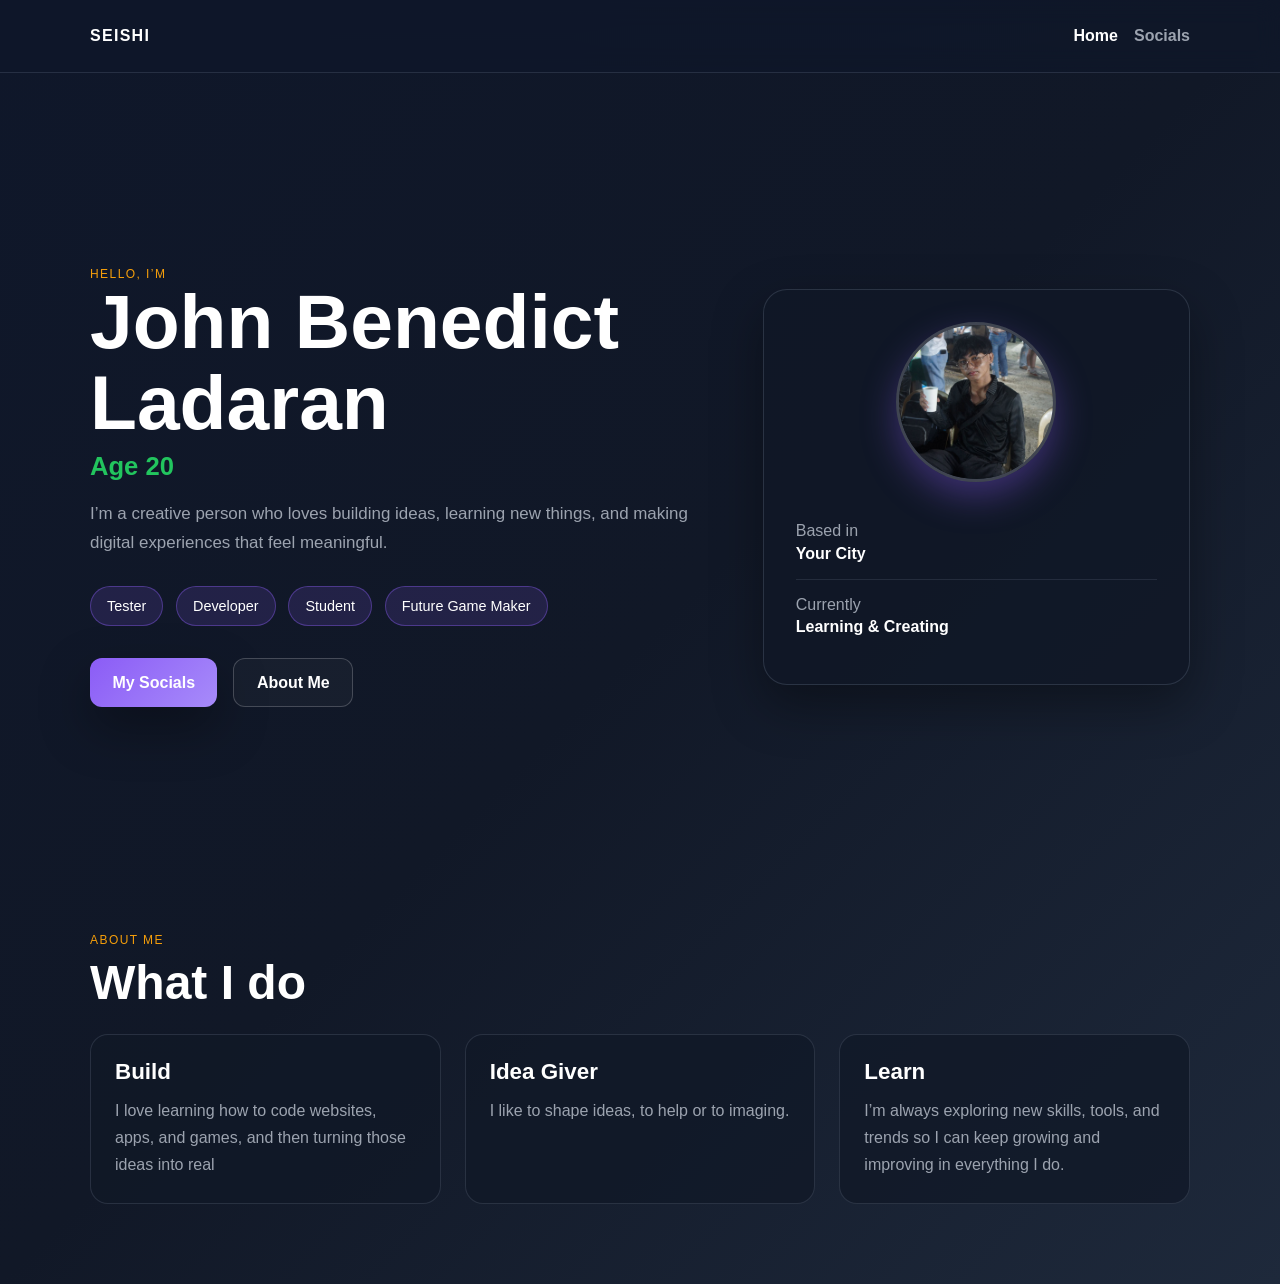
==== index.html @ 8cf45632 "Add files via upload" ====
<!DOCTYPE html>
<html lang="en">
  <head>
    <meta charset="UTF-8" />
    <meta name="viewport" content="width=device-width, initial-scale=1.0" />
    <title>Your Name | Personal Page</title>
    <link rel="stylesheet" href="styles.css" />
  </head>
  <body>
    <header class="site-header">
      <nav class="nav container">
        <div class="brand">SEISHI</div>
        <div class="nav-links">
          <a href="index.html" class="active">Home</a>
          <a href="socials.html">Socials</a>
        </div>
      </nav>
    </header>

    <main class="container hero">
      <section class="hero-copy">
        <p class="eyebrow">Hello, I’m</p>
        <h1>John Benedict Ladaran</h1>
        <h2>Age 20</h2>
        <p class="tagline">
          I’m a creative person who loves building ideas, learning new things,
          and making digital experiences that feel meaningful.
        </p>

        <div class="pill-list">
          <span>Tester</span>
          <span>Developer</span>
          <span>Student</span>
          <span>Future Game Maker</span>
        </div>

        <div class="actions">
          <a class="button primary" href="socials.html">My Socials</a>
          <a class="button secondary" href="#about">About Me</a>
        </div>
      </section>

      <aside class="hero-card">
        <img class="profile-image" src="profilePic.png" alt="John Benedict Ladaran" />
        <div class="mini-info">
          <p>Based in</p>
          <strong>Your City</strong>
        </div>
        <div class="mini-info">
          <p>Currently</p>
          <strong>Learning & Creating</strong>
        </div>
      </aside>
    </main>

    <section id="about" class="container about">
      <div class="section-heading">
        <p class="eyebrow">About me</p>
        <h3>What I do</h3>
      </div>

      <div class="card-grid">
        <article class="info-card">
          <h4>Build</h4>
          <p>
            I love learning how to code websites, apps, and games, and then 
            turning those ideas into real
          </p>
        </article>

        <article class="info-card">
          <h4>Idea Giver</h4>
          <p>
            I like to shape ideas, to help or to imaging.
          </p>
        </article>

        <article class="info-card">
          <h4>Learn</h4>
          <p>
            I’m always exploring new skills, tools, and trends so I can keep
            growing and improving in everything I do.
          </p>
        </article>
      </div>
    </section>
  </body>
</html>
---- styles.css ----
:root {
  --bg: #0f172a;
  --bg-soft: #111827;
  --panel: rgba(15, 23, 42, 0.75);
  --panel-alt: #1f2937;
  --primary: #8b5cf6;
  --secondary: #22c55e;
  --accent: #f59e0b;
  --text: #e5e7eb;
  --muted: #9ca3af;
  --white: #ffffff;
  --shadow: 0 20px 50px rgba(0, 0, 0, 0.35);
}

* {
  box-sizing: border-box;
}

html {
  scroll-behavior: smooth;
}

body {
  margin: 0;
  font-family: Arial, Helvetica, sans-serif;
  background: linear-gradient(135deg, #0f172a 0%, #111827 50%, #1e293b 100%);
  color: var(--text);
}

img {
  max-width: 100%;
  display: block;
}

.container {
  width: min(1100px, calc(100% - 2rem));
  margin: 0 auto;
}

.site-header {
  position: sticky;
  top: 0;
  z-index: 10;
  backdrop-filter: blur(12px);
  background: rgba(15, 23, 42, 0.7);
  border-bottom: 1px solid rgba(148, 163, 184, 0.18);
}

.nav {
  display: flex;
  align-items: center;
  justify-content: space-between;
  min-height: 72px;
}

.brand {
  font-weight: 700;
  letter-spacing: 0.08em;
  text-transform: uppercase;
  color: var(--white);
}

.nav-links {
  display: flex;
  gap: 1rem;
}

.nav-links a {
  color: var(--muted);
  text-decoration: none;
  font-weight: 600;
  transition: color 0.2s ease;
}

.nav-links a:hover,
.nav-links a.active {
  color: var(--white);
}

.hero {
  display: grid;
  grid-template-columns: 1.2fr 0.8fr;
  align-items: center;
  gap: 2rem;
  min-height: calc(100vh - 72px);
  padding: 3rem 0;
}

.hero-copy h1,
.socials-header h1 {
  margin: 0;
  font-size: clamp(2.8rem, 6vw, 5rem);
  line-height: 1.05;
  color: var(--white);
}

.hero-copy h2 {
  margin: 0.6rem 0 1.2rem;
  font-size: clamp(1.5rem, 2vw, 2.2rem);
  color: var(--secondary);
}

.eyebrow {
  margin: 0;
  text-transform: uppercase;
  letter-spacing: 0.12em;
  font-size: 0.75rem;
  color: var(--accent);
}

.tagline {
  max-width: 620px;
  margin: 1rem 0 1.75rem;
  font-size: 1.06rem;
  line-height: 1.7;
  color: var(--muted);
}

.pill-list {
  display: flex;
  flex-wrap: wrap;
  gap: 0.8rem;
  margin-bottom: 2rem;
}

.pill-list span {
  padding: 0.7rem 1rem;
  background: rgba(139, 92, 246, 0.15);
  border: 1px solid rgba(139, 92, 246, 0.4);
  color: var(--white);
  border-radius: 999px;
  font-size: 0.9rem;
}

.actions {
  display: flex;
  flex-wrap: wrap;
  gap: 1rem;
}

.button {
  display: inline-flex;
  align-items: center;
  justify-content: center;
  padding: 0.9rem 1.4rem;
  border-radius: 12px;
  text-decoration: none;
  font-weight: 700;
  transition: transform 0.2s ease, box-shadow 0.2s ease;
}

.button:hover {
  transform: translateY(-2px);
}

.button.primary {
  background: linear-gradient(135deg, var(--primary), #a78bfa);
  color: var(--white);
  box-shadow: var(--shadow);
}

.button.secondary {
  border: 1px solid rgba(255, 255, 255, 0.2);
  color: var(--white);
  background: rgba(255, 255, 255, 0.03);
}

.hero-card {
  padding: 2rem;
  border-radius: 24px;
  background: rgba(17, 24, 39, 0.82);
  border: 1px solid rgba(148, 163, 184, 0.2);
  box-shadow: var(--shadow);
}

.profile-image {
  width: 160px;
  height: 160px;
  border-radius: 50%;
  object-fit: cover;
  display: block;
  margin: 0 auto 1.5rem;
  border: 3px solid rgba(255, 255, 255, 0.2);
  box-shadow: 0 15px 35px rgba(139, 92, 246, 0.35);
}

.mini-info {
  padding: 1rem 0;
  border-bottom: 1px solid rgba(148, 163, 184, 0.15);
}

.mini-info:last-child {
  border-bottom: none;
}

.mini-info p {
  margin: 0 0 0.3rem;
  color: var(--muted);
}

.mini-info strong {
  color: var(--white);
  font-size: 1rem;
}

.about {
  padding: 2rem 0 5rem;
}

.section-heading {
  margin-bottom: 1.5rem;
}

.section-heading h3 {
  margin: 0.5rem 0 0;
  font-size: clamp(2rem, 4vw, 3rem);
  color: var(--white);
}

.card-grid {
  display: grid;
  grid-template-columns: repeat(3, minmax(0, 1fr));
  gap: 1.5rem;
}

.info-card {
  padding: 1.5rem;
  background: rgba(17, 24, 39, 0.75);
  border: 1px solid rgba(148, 163, 184, 0.18);
  border-radius: 18px;
}

.info-card h4 {
  margin: 0 0 0.75rem;
  color: var(--white);
  font-size: 1.4rem;
}

.info-card p {
  margin: 0;
  color: var(--muted);
  line-height: 1.7;
}

.socials-page {
  padding: 4rem 0 5rem;
}

.socials-header {
  text-align: center;
  margin-bottom: 2.5rem;
}

.social-grid {
  display: grid;
  grid-template-columns: repeat(2, minmax(0, 1fr));
  gap: 1.5rem;
}

.social-card {
  display: flex;
  align-items: center;
  gap: 1rem;
  padding: 1.4rem 1.5rem;
  text-decoration: none;
  color: var(--white);
  border-radius: 20px;
  background: rgba(17, 24, 39, 0.82);
  border: 1px solid rgba(148, 163, 184, 0.18);
  transition: transform 0.2s ease, border-color 0.2s ease;
}

.social-card:hover {
  transform: translateY(-3px);
  border-color: rgba(255, 255, 255, 0.3);
}

.social-icon {
  width: 58px;
  height: 58px;
  display: grid;
  place-items: center;
  border-radius: 16px;
  font-weight: 700;
  font-size: 1.2rem;
  background: rgba(255, 255, 255, 0.08);
}

.social-card h3 {
  margin: 0 0 0.25rem;
  font-size: 1.2rem;
}

.social-card p {
  margin: 0;
  color: var(--muted);
}

.social-card.instagram .social-icon {
  background: linear-gradient(135deg, #f9a8d4, #a78bfa);
}

.social-card.facebook .social-icon {
  background: linear-gradient(135deg, #3b82f6, #2563eb);
}

.social-card.discord .social-icon {
  background: linear-gradient(135deg, #8b5cf6, #5865f2);
}

.social-card.github .social-icon {
  background: linear-gradient(135deg, #374151, #111827);
}

@media (max-width: 760px) {
  .hero,
  .card-grid,
  .social-grid {
    grid-template-columns: 1fr;
  }

  .hero {
    padding-top: 2rem;
  }

  .nav {
    flex-direction: column;
    justify-content: center;
    gap: 0.75rem;
    padding: 1rem 0;
  }

  .nav-links {
    gap: 1.25rem;
  }
}
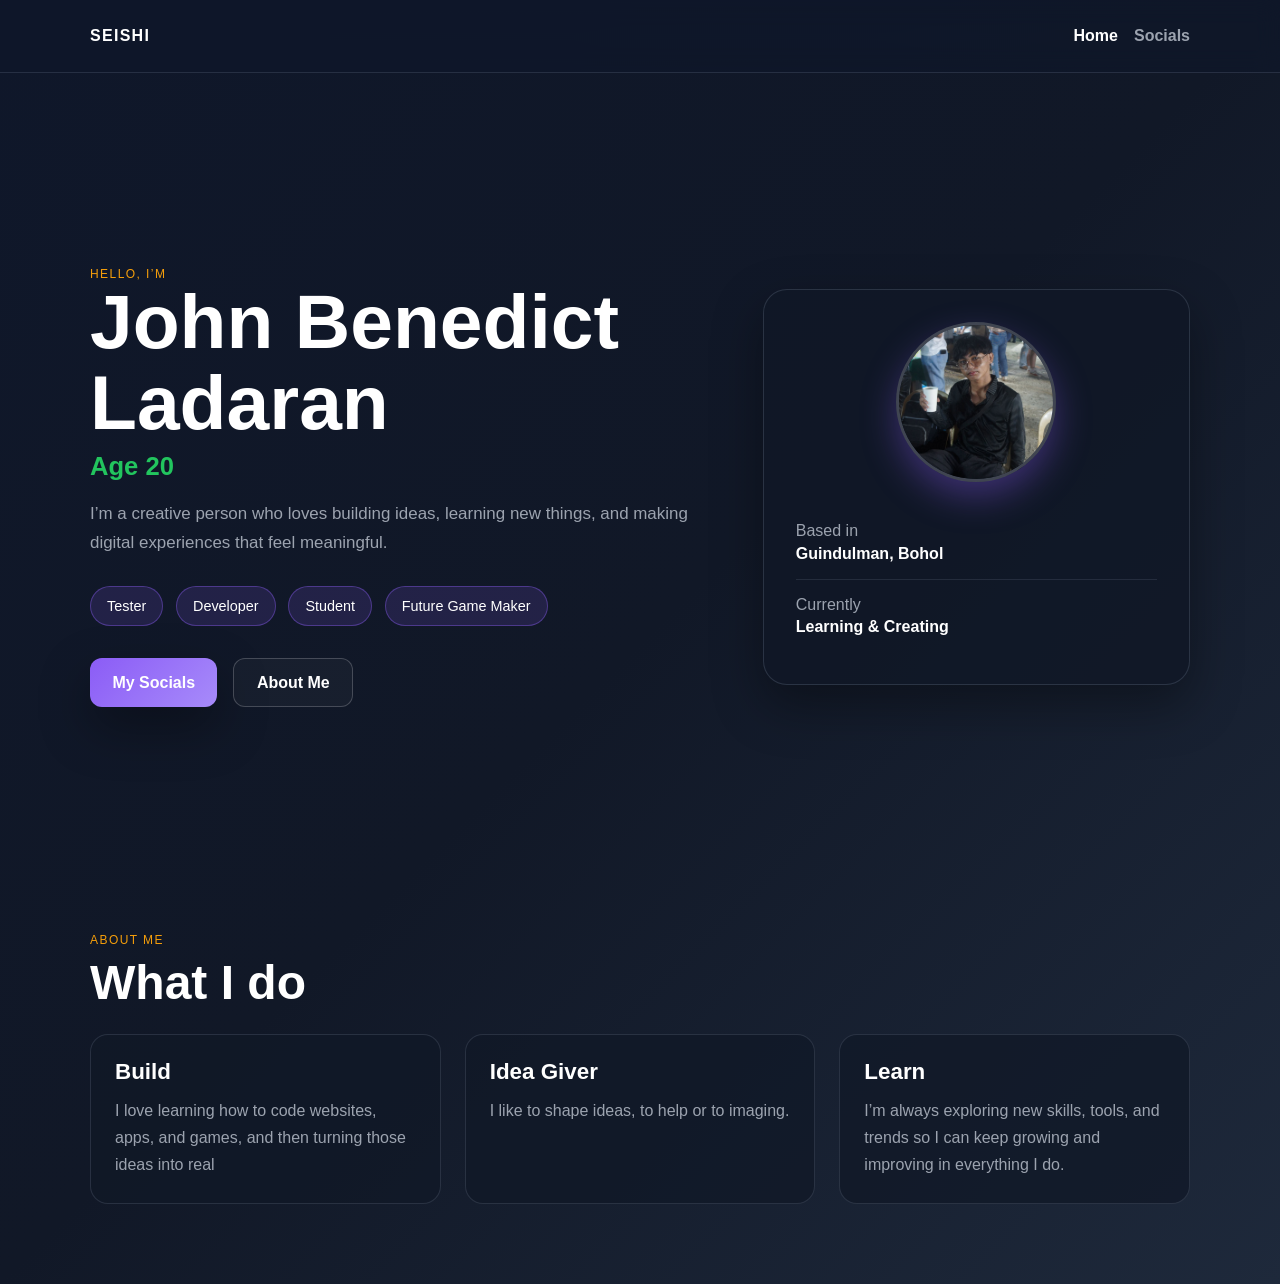
==== commit e806c247: "Update index.html" ====
--- a/index.html
+++ b/index.html
@@ -44,7 +44,7 @@
         <img class="profile-image" src="profilePic.png" alt="John Benedict Ladaran" />
         <div class="mini-info">
           <p>Based in</p>
-          <strong>Your City</strong>
+          <strong>Guindulman, Bohol</strong>
         </div>
         <div class="mini-info">
           <p>Currently</p>
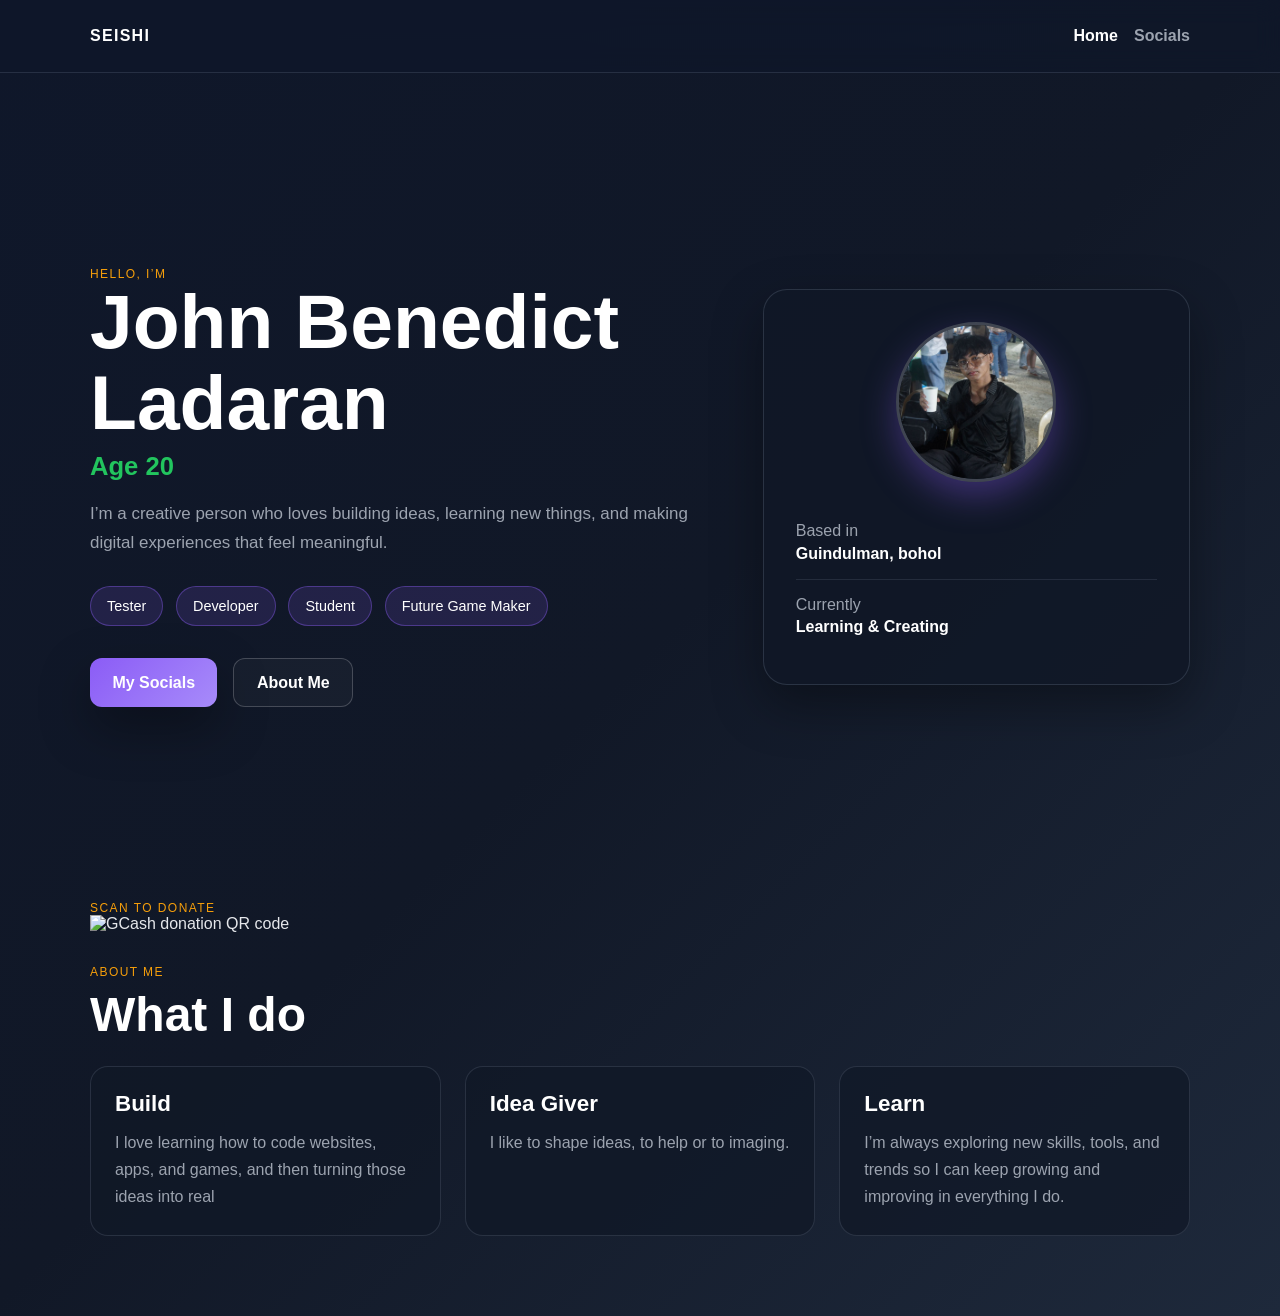
==== commit 370a87a1: "Modify index.html with new title and donation section Updated the title and added a donation section" ====
--- a/index.html
+++ b/index.html
@@ -3,7 +3,7 @@
   <head>
     <meta charset="UTF-8" />
     <meta name="viewport" content="width=device-width, initial-scale=1.0" />
-    <title>Your Name | Personal Page</title>
+    <title>Sei's | haven</title>
     <link rel="stylesheet" href="styles.css" />
   </head>
   <body>
@@ -44,7 +44,7 @@
         <img class="profile-image" src="profilePic.png" alt="John Benedict Ladaran" />
         <div class="mini-info">
           <p>Based in</p>
-          <strong>Guindulman, Bohol</strong>
+          <strong>Guindulman, bohol</strong>
         </div>
         <div class="mini-info">
           <p>Currently</p>
@@ -52,6 +52,11 @@
         </div>
       </aside>
     </main>
+
+    <section class="donation container" aria-labelledby="donation-title">
+      <p class="eyebrow" id="donation-title">Scan to donate</p>
+      <img class="gcash-image" src="GCASH.jpg" alt="GCash donation QR code" />
+    </section>
 
     <section id="about" class="container about">
       <div class="section-heading">
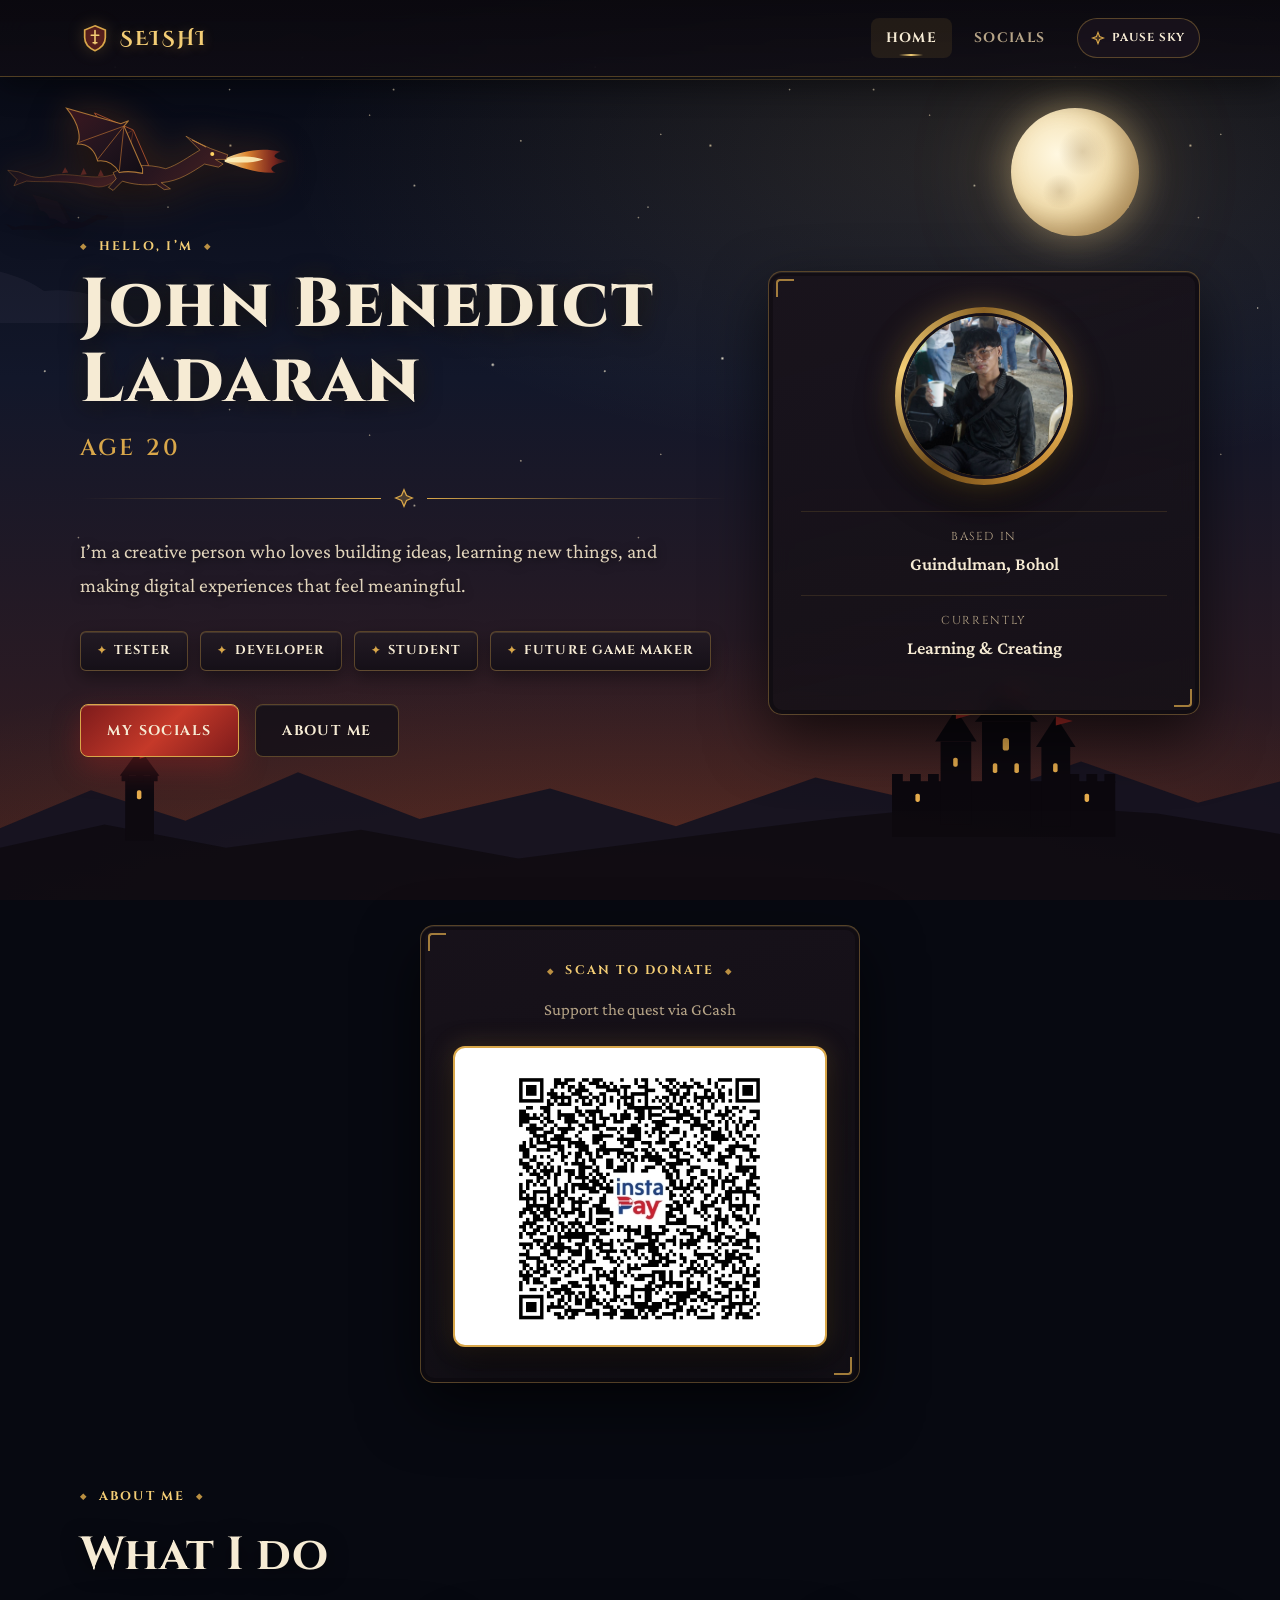
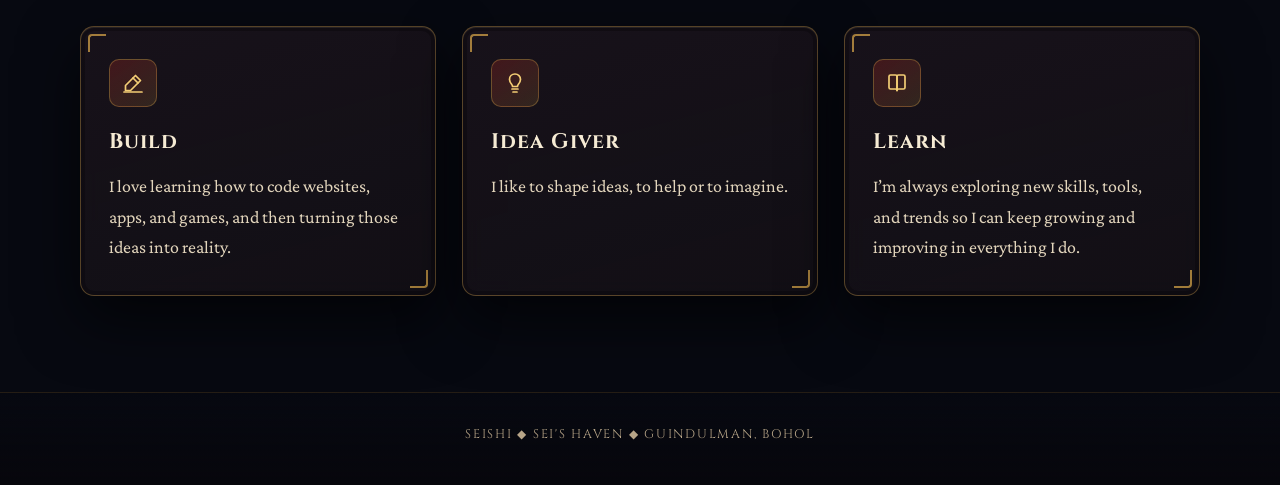
==== commit 003754fb: "Reconstruct portfolio with animated medieval theme and flying dragons" ====
--- a/index.html
+++ b/index.html
@@ -1,93 +1,407 @@
-<!DOCTYPE html>
-<html lang="en">
-  <head>
-    <meta charset="UTF-8" />
-    <meta name="viewport" content="width=device-width, initial-scale=1.0" />
-    <title>Sei's | haven</title>
-    <link rel="stylesheet" href="styles.css" />
-  </head>
-  <body>
-    <header class="site-header">
-      <nav class="nav container">
-        <div class="brand">SEISHI</div>
-        <div class="nav-links">
-          <a href="index.html" class="active">Home</a>
-          <a href="socials.html">Socials</a>
-        </div>
-      </nav>
-    </header>
-
-    <main class="container hero">
-      <section class="hero-copy">
-        <p class="eyebrow">Hello, I’m</p>
-        <h1>John Benedict Ladaran</h1>
-        <h2>Age 20</h2>
-        <p class="tagline">
-          I’m a creative person who loves building ideas, learning new things,
-          and making digital experiences that feel meaningful.
-        </p>
-
-        <div class="pill-list">
-          <span>Tester</span>
-          <span>Developer</span>
-          <span>Student</span>
-          <span>Future Game Maker</span>
-        </div>
-
-        <div class="actions">
-          <a class="button primary" href="socials.html">My Socials</a>
-          <a class="button secondary" href="#about">About Me</a>
-        </div>
-      </section>
-
-      <aside class="hero-card">
-        <img class="profile-image" src="profilePic.png" alt="John Benedict Ladaran" />
-        <div class="mini-info">
-          <p>Based in</p>
-          <strong>Guindulman, bohol</strong>
-        </div>
-        <div class="mini-info">
-          <p>Currently</p>
-          <strong>Learning & Creating</strong>
-        </div>
-      </aside>
-    </main>
-
-    <section class="donation container" aria-labelledby="donation-title">
-      <p class="eyebrow" id="donation-title">Scan to donate</p>
-      <img class="gcash-image" src="GCASH.jpg" alt="GCash donation QR code" />
-    </section>
-
-    <section id="about" class="container about">
-      <div class="section-heading">
-        <p class="eyebrow">About me</p>
-        <h3>What I do</h3>
-      </div>
-
-      <div class="card-grid">
-        <article class="info-card">
-          <h4>Build</h4>
-          <p>
-            I love learning how to code websites, apps, and games, and then 
-            turning those ideas into real
-          </p>
-        </article>
-
-        <article class="info-card">
-          <h4>Idea Giver</h4>
-          <p>
-            I like to shape ideas, to help or to imaging.
-          </p>
-        </article>
-
-        <article class="info-card">
-          <h4>Learn</h4>
-          <p>
-            I’m always exploring new skills, tools, and trends so I can keep
-            growing and improving in everything I do.
-          </p>
-        </article>
-      </div>
-    </section>
-  </body>
-</html>
+<!DOCTYPE html>
+<html lang="en">
+  <head>
+    <meta charset="UTF-8" />
+    <meta name="viewport" content="width=device-width, initial-scale=1.0" />
+    <title>Sei's | haven</title>
+    <link rel="preconnect" href="https://fonts.googleapis.com" />
+    <link rel="preconnect" href="https://fonts.gstatic.com" crossorigin />
+    <link
+      rel="stylesheet"
+      href="https://fonts.googleapis.com/css2?family=Cinzel+Decorative:wght@700&family=Cinzel:wght@600;700;800&family=Crimson+Pro:wght@400;500;600;700&display=swap"
+    />
+    <link rel="stylesheet" href="styles.css" />
+  </head>
+  <body>
+    <!-- Animated Medieval Twilight Sky, Moon, Clouds, Flying Dragons & Castle -->
+    <div class="medieval-sky" aria-hidden="true">
+      <div class="sky-stars"></div>
+      <div class="sky-moon"></div>
+
+      <svg class="cloud cloud-1" viewBox="0 0 460 110" fill="none">
+        <path
+          d="M24 88 C42 64 82 54 114 60 C138 30 198 22 238 44 C272 28 326 34 352 58 C388 54 422 68 440 88 Z"
+          fill="#c4b39c"
+          opacity="0.35"
+        />
+      </svg>
+      <svg class="cloud cloud-2" viewBox="0 0 600 120" fill="none">
+        <path
+          d="M18 98 C56 68 112 58 158 68 C196 34 270 26 324 52 C376 32 454 38 492 66 C532 62 568 76 586 98 Z"
+          fill="#9d90a8"
+          opacity="0.32"
+        />
+      </svg>
+      <svg class="cloud cloud-3" viewBox="0 0 420 96" fill="none">
+        <path
+          d="M16 80 C44 58 88 52 124 60 C156 36 214 34 252 54 C288 42 340 48 366 64 C388 64 404 72 412 80 Z"
+          fill="#d7956f"
+          opacity="0.22"
+        />
+      </svg>
+
+      <!-- Distant Moonlit Dragon -->
+      <div class="dragon-flight dragon-flight-distant">
+        <svg class="dragon-svg" viewBox="0 0 380 190" fill="none">
+          <g class="dragon-body-bob">
+            <g class="dragon-wing-back">
+              <path
+                d="M192 86 L168 42 L116 20 C128 40 134 52 146 56 C158 62 166 72 178 86 Z"
+                fill="#110e18"
+              />
+            </g>
+            <g class="dragon-tail">
+              <path
+                d="M148 96 C116 108 78 90 42 103 L14 94 L34 111 C68 106 112 117 152 102 Z"
+                fill="#0f0c16"
+              />
+            </g>
+            <path
+              d="M146 95 C166 84 196 84 218 91 C234 86 248 74 264 68 L292 73 L284 82 L262 84 C244 96 220 109 190 107 C170 106 154 103 146 95 Z"
+              fill="#0f0c16"
+            />
+            <g class="dragon-wing-front">
+              <path
+                d="M184 90 L156 34 L86 14 C102 36 102 52 108 58 C124 58 130 72 134 80 C150 78 158 88 172 95 Z"
+                fill="#16111e"
+              />
+            </g>
+          </g>
+        </svg>
+      </div>
+
+      <!-- Great Sky Dragon with Articulated Flapping Wings & Dragonfire -->
+      <div class="dragon-flight dragon-flight-main">
+        <svg class="dragon-svg" viewBox="0 0 380 190" fill="none">
+          <defs>
+            <linearGradient id="dragon-wing-grad" x1="0" y1="0" x2="1" y2="1">
+              <stop offset="0%" stop-color="#3c1820" />
+              <stop offset="55%" stop-color="#22141e" />
+              <stop offset="100%" stop-color="#110d15" />
+            </linearGradient>
+            <linearGradient id="dragon-body-grad" x1="0" y1="0" x2="1" y2="0.4">
+              <stop offset="0%" stop-color="#17121b" />
+              <stop offset="55%" stop-color="#29161f" />
+              <stop offset="100%" stop-color="#3e1e21" />
+            </linearGradient>
+            <linearGradient id="dragon-fire-grad" x1="0" y1="0.5" x2="1" y2="0.5">
+              <stop offset="0%" stop-color="#fff4b8" stop-opacity="0.95" />
+              <stop offset="35%" stop-color="#f79634" stop-opacity="0.88" />
+              <stop offset="78%" stop-color="#c93622" stop-opacity="0.55" />
+              <stop offset="100%" stop-color="#c93622" stop-opacity="0" />
+            </linearGradient>
+          </defs>
+
+          <g class="dragon-body-bob">
+            <!-- Back Wing -->
+            <g class="dragon-wing-back">
+              <path
+                d="M192 86 L172 40 L122 18 C134 36 138 50 144 56 C154 58 162 68 168 78 L184 88 Z"
+                fill="#1f1219"
+                stroke="#a9522e"
+                stroke-width="1.2"
+              />
+              <path
+                d="M172 40 L144 56 M172 40 L166 74"
+                stroke="#853d24"
+                stroke-width="1"
+                opacity="0.7"
+              />
+            </g>
+
+            <!-- Sinuous Barbed Tail -->
+            <g class="dragon-tail">
+              <path
+                d="M150 96 C122 108 92 92 62 100 C46 104 34 98 24 94 L10 92 L22 104 L18 112 L34 106 C58 108 90 104 122 113 C136 116 146 107 154 102 Z"
+                fill="url(#dragon-body-grad)"
+                stroke="#c77a35"
+                stroke-width="0.9"
+                stroke-opacity="0.45"
+              />
+              <!-- Dorsal tail spines -->
+              <path
+                d="M134 99 L130 91 L126 100 M112 97 L108 89 L104 98 M88 95 L84 88 L80 96"
+                fill="#592622"
+              />
+            </g>
+
+            <!-- Dragonfire Breath -->
+            <g class="dragon-breath">
+              <path
+                d="M290 77 C312 68 334 62 362 68 C346 74 358 78 372 80 C352 84 344 90 356 95 C328 96 310 88 290 81 Z"
+                fill="url(#dragon-fire-grad)"
+              />
+              <path
+                d="M291 78 C308 73 324 73 340 78 C324 83 308 83 291 80 Z"
+                fill="#fff3be"
+                opacity="0.88"
+              />
+            </g>
+
+            <!-- Torso, Neck, Horns, Head & Claws -->
+            <path
+              d="M146 95 C164 85 190 83 214 90 C230 85 244 74 258 66 L240 48 L266 62 L248 53 L272 64 L294 72 L292 78 L278 78 L288 84 L282 88 L264 84 C248 94 232 106 208 108 L220 116 L212 117 L202 110 C186 112 170 110 158 106 L146 118 L140 114 L150 103 Z"
+              fill="url(#dragon-body-grad)"
+              stroke="#d99742"
+              stroke-width="1.15"
+              stroke-opacity="0.58"
+            />
+            <!-- Glowing Eye -->
+            <circle cx="274" cy="71" r="2.6" fill="#ffd463" />
+
+            <!-- Front Articulated Wing -->
+            <g class="dragon-wing-front">
+              <path
+                d="M184 90 L160 35 L166 28 L156 32 L86 12 C104 34 104 52 100 58 C118 58 124 72 126 80 C142 78 150 88 154 95 C166 92 175 94 184 96 Z"
+                fill="url(#dragon-wing-grad)"
+                stroke="#e09a42"
+                stroke-width="1.4"
+                stroke-opacity="0.72"
+              />
+              <!-- Wing-finger ribs -->
+              <path
+                d="M160 35 L102 56 M160 35 L126 78 M160 35 L154 93"
+                stroke="#c97834"
+                stroke-width="1.2"
+                stroke-opacity="0.65"
+              />
+            </g>
+          </g>
+        </svg>
+      </div>
+
+      <!-- Rising Embers -->
+      <div class="embers">
+        <span></span><span></span><span></span><span></span><span></span>
+        <span></span><span></span><span></span><span></span><span></span>
+      </div>
+
+      <!-- Distant Mountain Ridge & Medieval Citadel Silhouette -->
+      <div class="castle-horizon">
+        <svg viewBox="0 0 1440 240" preserveAspectRatio="xMidYMax slice" fill="none">
+          <!-- Distant Mountain Range -->
+          <path
+            d="M0 240 L0 164 L110 118 L215 152 L340 98 L475 150 L620 116 L760 158 L915 104 L1065 138 L1210 86 L1340 132 L1440 106 L1440 240 Z"
+            fill="#141321"
+          />
+
+          <!-- Foreground Hills & Cliffs -->
+          <path
+            d="M0 240 L0 184 L125 156 L260 182 L410 162 L585 194 L770 170 L945 148 L1110 132 L1295 144 L1440 168 L1440 240 Z"
+            fill="#0b0a12"
+          />
+
+          <!-- Left Watchtower -->
+          <g fill="#09080f">
+            <rect x="148" y="102" width="32" height="72" />
+            <polygon points="142,102 164,72 186,102" />
+            <rect x="144" y="100" width="8" height="8" />
+            <rect x="160" y="100" width="8" height="8" />
+            <rect x="176" y="100" width="8" height="8" />
+          </g>
+          <rect class="castle-window w2" x="161" y="118" width="5" height="10" rx="2" />
+          <polygon class="castle-banner b3" points="164,72 184,77 164,83" fill="#a82a27" />
+
+          <!-- Grand Cliffside Medieval Castle (Right) -->
+          <g fill="#08070e">
+            <!-- Curtain Walls & Battlements -->
+            <rect x="1000" y="108" width="248" height="62" />
+            <rect x="1000" y="100" width="12" height="10" />
+            <rect x="1020" y="100" width="12" height="10" />
+            <rect x="1040" y="100" width="12" height="10" />
+            <rect x="1196" y="100" width="12" height="10" />
+            <rect x="1216" y="100" width="12" height="10" />
+            <rect x="1236" y="100" width="12" height="10" />
+
+            <!-- Left Flanking Turret -->
+            <rect x="1054" y="64" width="34" height="92" />
+            <polygon points="1048,64 1071,28 1094,64" />
+
+            <!-- Grand Central Keep -->
+            <rect x="1100" y="42" width="54" height="118" />
+            <polygon points="1092,42 1127,4 1162,42" />
+
+            <!-- Right Flanking Turret -->
+            <rect x="1166" y="70" width="32" height="88" />
+            <polygon points="1160,70 1182,36 1204,70" />
+          </g>
+
+          <!-- Fluttering Crimson Castle Pennants -->
+          <polygon class="castle-banner" points="1127,4 1154,10 1127,17" fill="#b52d28" />
+          <polygon class="castle-banner b2" points="1071,28 1092,33 1071,39" fill="#b52d28" />
+          <polygon class="castle-banner b3" points="1182,36 1201,41 1182,46" fill="#b52d28" />
+
+          <!-- Warm Flickering Torchlit Castle Windows -->
+          <rect class="castle-window" x="1123" y="60" width="7" height="14" rx="3" />
+          <rect class="castle-window w2" x="1112" y="88" width="5" height="11" rx="2" />
+          <rect class="castle-window w3" x="1136" y="88" width="5" height="11" rx="2" />
+          <rect class="castle-window w2" x="1068" y="82" width="5" height="10" rx="2" />
+          <rect class="castle-window w3" x="1179" y="88" width="5" height="10" rx="2" />
+          <rect class="castle-window" x="1026" y="122" width="5" height="9" rx="2" />
+          <rect class="castle-window w2" x="1214" y="122" width="5" height="9" rx="2" />
+        </svg>
+      </div>
+    </div>
+
+    <header class="site-header">
+      <nav class="nav container" aria-label="Primary">
+        <a class="brand" href="index.html">
+          <svg class="brand-crest" viewBox="0 0 32 32" fill="none" aria-hidden="true">
+            <path
+              d="M16 3 L27 7.5 V15.5 C27 22.2 22.3 26.8 16 29.5 C9.7 26.8 5 22.2 5 15.5 V7.5 Z"
+              fill="rgba(148, 35, 34, 0.45)"
+              stroke="currentColor"
+              stroke-width="1.8"
+            />
+            <path
+              d="M16 8 V22 M12 13 H20 M14 21 H18"
+              stroke="#f3cd75"
+              stroke-width="1.7"
+              stroke-linecap="round"
+            />
+          </svg>
+          <span>SEISHI</span>
+        </a>
+
+        <div class="nav-controls">
+          <div class="nav-links">
+            <a href="index.html" class="active" aria-current="page">Home</a>
+            <a href="socials.html">Socials</a>
+          </div>
+
+          <button type="button" id="motion-toggle" class="motion-toggle" aria-pressed="false">
+            <svg viewBox="0 0 20 20" fill="none" aria-hidden="true">
+              <path
+                d="M10 2 L12.2 7.8 L18 10 L12.2 12.2 L10 18 L7.8 12.2 L2 10 L7.8 7.8 Z"
+                stroke="currentColor"
+                stroke-width="1.6"
+                fill="rgba(217, 167, 74, 0.2)"
+              />
+            </svg>
+            <span class="motion-label">Pause Sky</span>
+          </button>
+        </div>
+      </nav>
+    </header>
+
+    <main class="container hero">
+      <section class="hero-copy">
+        <p class="eyebrow">Hello, I’m</p>
+        <h1>John Benedict Ladaran</h1>
+        <h2>Age 20</h2>
+
+        <div class="filigree-divider" aria-hidden="true">
+          <svg viewBox="0 0 24 24" fill="none">
+            <path
+              d="M12 2 L15 9 L22 12 L15 15 L12 22 L9 15 L2 12 L9 9 Z"
+              stroke="currentColor"
+              stroke-width="1.5"
+              fill="rgba(217, 167, 74, 0.25)"
+            />
+          </svg>
+        </div>
+
+        <p class="tagline">
+          I’m a creative person who loves building ideas, learning new things,
+          and making digital experiences that feel meaningful.
+        </p>
+
+        <div class="pill-list" aria-label="Roles">
+          <span>Tester</span>
+          <span>Developer</span>
+          <span>Student</span>
+          <span>Future Game Maker</span>
+        </div>
+
+        <div class="actions">
+          <a class="button primary" href="socials.html">My Socials</a>
+          <a class="button secondary" href="#about">About Me</a>
+        </div>
+      </section>
+
+      <aside class="hero-card medieval-panel" aria-label="Profile overview">
+        <div class="portrait-ring">
+          <img class="profile-image" src="profilePic.png" alt="John Benedict Ladaran" />
+        </div>
+        <div class="mini-info">
+          <p>Based in</p>
+          <strong>Guindulman, Bohol</strong>
+        </div>
+        <div class="mini-info">
+          <p>Currently</p>
+          <strong>Learning &amp; Creating</strong>
+        </div>
+      </aside>
+    </main>
+
+    <section class="donation container" aria-labelledby="donation-title">
+      <div class="donation-frame medieval-panel">
+        <p class="eyebrow" id="donation-title">Scan to donate</p>
+        <p class="donation-note">Support the quest via GCash</p>
+        <div class="qr-mat">
+          <img class="gcash-image" src="GCASH.jpg" alt="GCash donation QR code" />
+        </div>
+      </div>
+    </section>
+
+    <section id="about" class="container about" aria-labelledby="about-heading">
+      <div class="section-heading">
+        <p class="eyebrow">About me</p>
+        <h3 id="about-heading">What I do</h3>
+      </div>
+
+      <div class="card-grid">
+        <article class="info-card medieval-panel">
+          <div class="card-emblem" aria-hidden="true">
+            <svg viewBox="0 0 24 24" fill="none" stroke="currentColor" stroke-width="1.7" stroke-linecap="round" stroke-linejoin="round">
+              <path d="M14.5 4.5 L19.5 9.5 L9.5 19.5 L4.5 19.5 L4.5 14.5 Z" />
+              <path d="M12 7 L17 12" />
+              <path d="M3 21 H21" />
+            </svg>
+          </div>
+          <h4>Build</h4>
+          <p>
+            I love learning how to code websites, apps, and games, and then
+            turning those ideas into reality.
+          </p>
+        </article>
+
+        <article class="info-card medieval-panel">
+          <div class="card-emblem" aria-hidden="true">
+            <svg viewBox="0 0 24 24" fill="none" stroke="currentColor" stroke-width="1.7" stroke-linecap="round" stroke-linejoin="round">
+              <path d="M9 18 H15" />
+              <path d="M10 21 H14" />
+              <path d="M12 3 C8.7 3 6.5 5.4 6.5 8.4 C6.5 10.6 7.7 12.1 8.8 13.5 C9.3 14.1 9.5 14.8 9.5 15.5 H14.5 C14.5 14.8 14.7 14.1 15.2 13.5 C16.3 12.1 17.5 10.6 17.5 8.4 C17.5 5.4 15.3 3 12 3 Z" />
+            </svg>
+          </div>
+          <h4>Idea Giver</h4>
+          <p>
+            I like to shape ideas, to help or to imagine.
+          </p>
+        </article>
+
+        <article class="info-card medieval-panel">
+          <div class="card-emblem" aria-hidden="true">
+            <svg viewBox="0 0 24 24" fill="none" stroke="currentColor" stroke-width="1.7" stroke-linecap="round" stroke-linejoin="round">
+              <path d="M4 5.5 C4 4.7 4.7 4 5.5 4 H10.5 C11.3 4 12 4.7 12 5.5 V19.5 C12 18.7 11.3 18 10.5 18 H5.5 C4.7 18 4 17.3 4 16.5 Z" />
+              <path d="M20 5.5 C20 4.7 19.3 4 18.5 4 H13.5 C12.7 4 12 4.7 12 5.5 V19.5 C12 18.7 12.7 18 13.5 18 H18.5 C19.3 18 20 17.3 20 16.5 Z" />
+            </svg>
+          </div>
+          <h4>Learn</h4>
+          <p>
+            I’m always exploring new skills, tools, and trends so I can keep
+            growing and improving in everything I do.
+          </p>
+        </article>
+      </div>
+    </section>
+
+    <footer class="site-footer">
+      <div class="container">
+        <p>SEISHI ◆ Sei's Haven ◆ Guindulman, Bohol</p>
+      </div>
+    </footer>
+
+    <script src="sky.js" defer></script>
+  </body>
+</html>
--- a/styles.css
+++ b/styles.css
@@ -1,336 +1,1196 @@
-:root {
-  --bg: #0f172a;
-  --bg-soft: #111827;
-  --panel: rgba(15, 23, 42, 0.75);
-  --panel-alt: #1f2937;
-  --primary: #8b5cf6;
-  --secondary: #22c55e;
-  --accent: #f59e0b;
-  --text: #e5e7eb;
-  --muted: #9ca3af;
-  --white: #ffffff;
-  --shadow: 0 20px 50px rgba(0, 0, 0, 0.35);
-}
-
-* {
-  box-sizing: border-box;
-}
-
-html {
-  scroll-behavior: smooth;
-}
-
-body {
-  margin: 0;
-  font-family: Arial, Helvetica, sans-serif;
-  background: linear-gradient(135deg, #0f172a 0%, #111827 50%, #1e293b 100%);
-  color: var(--text);
-}
-
-img {
-  max-width: 100%;
-  display: block;
-}
-
-.container {
-  width: min(1100px, calc(100% - 2rem));
-  margin: 0 auto;
-}
-
-.site-header {
-  position: sticky;
-  top: 0;
-  z-index: 10;
-  backdrop-filter: blur(12px);
-  background: rgba(15, 23, 42, 0.7);
-  border-bottom: 1px solid rgba(148, 163, 184, 0.18);
-}
-
-.nav {
-  display: flex;
-  align-items: center;
-  justify-content: space-between;
-  min-height: 72px;
-}
-
-.brand {
-  font-weight: 700;
-  letter-spacing: 0.08em;
-  text-transform: uppercase;
-  color: var(--white);
-}
-
-.nav-links {
-  display: flex;
-  gap: 1rem;
-}
-
-.nav-links a {
-  color: var(--muted);
-  text-decoration: none;
-  font-weight: 600;
-  transition: color 0.2s ease;
-}
-
-.nav-links a:hover,
-.nav-links a.active {
-  color: var(--white);
-}
-
-.hero {
-  display: grid;
-  grid-template-columns: 1.2fr 0.8fr;
-  align-items: center;
-  gap: 2rem;
-  min-height: calc(100vh - 72px);
-  padding: 3rem 0;
-}
-
-.hero-copy h1,
-.socials-header h1 {
-  margin: 0;
-  font-size: clamp(2.8rem, 6vw, 5rem);
-  line-height: 1.05;
-  color: var(--white);
-}
-
-.hero-copy h2 {
-  margin: 0.6rem 0 1.2rem;
-  font-size: clamp(1.5rem, 2vw, 2.2rem);
-  color: var(--secondary);
-}
-
-.eyebrow {
-  margin: 0;
-  text-transform: uppercase;
-  letter-spacing: 0.12em;
-  font-size: 0.75rem;
-  color: var(--accent);
-}
-
-.tagline {
-  max-width: 620px;
-  margin: 1rem 0 1.75rem;
-  font-size: 1.06rem;
-  line-height: 1.7;
-  color: var(--muted);
-}
-
-.pill-list {
-  display: flex;
-  flex-wrap: wrap;
-  gap: 0.8rem;
-  margin-bottom: 2rem;
-}
-
-.pill-list span {
-  padding: 0.7rem 1rem;
-  background: rgba(139, 92, 246, 0.15);
-  border: 1px solid rgba(139, 92, 246, 0.4);
-  color: var(--white);
-  border-radius: 999px;
-  font-size: 0.9rem;
-}
-
-.actions {
-  display: flex;
-  flex-wrap: wrap;
-  gap: 1rem;
-}
-
-.button {
-  display: inline-flex;
-  align-items: center;
-  justify-content: center;
-  padding: 0.9rem 1.4rem;
-  border-radius: 12px;
-  text-decoration: none;
-  font-weight: 700;
-  transition: transform 0.2s ease, box-shadow 0.2s ease;
-}
-
-.button:hover {
-  transform: translateY(-2px);
-}
-
-.button.primary {
-  background: linear-gradient(135deg, var(--primary), #a78bfa);
-  color: var(--white);
-  box-shadow: var(--shadow);
-}
-
-.button.secondary {
-  border: 1px solid rgba(255, 255, 255, 0.2);
-  color: var(--white);
-  background: rgba(255, 255, 255, 0.03);
-}
-
-.hero-card {
-  padding: 2rem;
-  border-radius: 24px;
-  background: rgba(17, 24, 39, 0.82);
-  border: 1px solid rgba(148, 163, 184, 0.2);
-  box-shadow: var(--shadow);
-}
-
-.profile-image {
-  width: 160px;
-  height: 160px;
-  border-radius: 50%;
-  object-fit: cover;
-  display: block;
-  margin: 0 auto 1.5rem;
-  border: 3px solid rgba(255, 255, 255, 0.2);
-  box-shadow: 0 15px 35px rgba(139, 92, 246, 0.35);
-}
-
-.mini-info {
-  padding: 1rem 0;
-  border-bottom: 1px solid rgba(148, 163, 184, 0.15);
-}
-
-.mini-info:last-child {
-  border-bottom: none;
-}
-
-.mini-info p {
-  margin: 0 0 0.3rem;
-  color: var(--muted);
-}
-
-.mini-info strong {
-  color: var(--white);
-  font-size: 1rem;
-}
-
-.about {
-  padding: 2rem 0 5rem;
-}
-
-.section-heading {
-  margin-bottom: 1.5rem;
-}
-
-.section-heading h3 {
-  margin: 0.5rem 0 0;
-  font-size: clamp(2rem, 4vw, 3rem);
-  color: var(--white);
-}
-
-.card-grid {
-  display: grid;
-  grid-template-columns: repeat(3, minmax(0, 1fr));
-  gap: 1.5rem;
-}
-
-.info-card {
-  padding: 1.5rem;
-  background: rgba(17, 24, 39, 0.75);
-  border: 1px solid rgba(148, 163, 184, 0.18);
-  border-radius: 18px;
-}
-
-.info-card h4 {
-  margin: 0 0 0.75rem;
-  color: var(--white);
-  font-size: 1.4rem;
-}
-
-.info-card p {
-  margin: 0;
-  color: var(--muted);
-  line-height: 1.7;
-}
-
-.socials-page {
-  padding: 4rem 0 5rem;
-}
-
-.socials-header {
-  text-align: center;
-  margin-bottom: 2.5rem;
-}
-
-.social-grid {
-  display: grid;
-  grid-template-columns: repeat(2, minmax(0, 1fr));
-  gap: 1.5rem;
-}
-
-.social-card {
-  display: flex;
-  align-items: center;
-  gap: 1rem;
-  padding: 1.4rem 1.5rem;
-  text-decoration: none;
-  color: var(--white);
-  border-radius: 20px;
-  background: rgba(17, 24, 39, 0.82);
-  border: 1px solid rgba(148, 163, 184, 0.18);
-  transition: transform 0.2s ease, border-color 0.2s ease;
-}
-
-.social-card:hover {
-  transform: translateY(-3px);
-  border-color: rgba(255, 255, 255, 0.3);
-}
-
-.social-icon {
-  width: 58px;
-  height: 58px;
-  display: grid;
-  place-items: center;
-  border-radius: 16px;
-  font-weight: 700;
-  font-size: 1.2rem;
-  background: rgba(255, 255, 255, 0.08);
-}
-
-.social-card h3 {
-  margin: 0 0 0.25rem;
-  font-size: 1.2rem;
-}
-
-.social-card p {
-  margin: 0;
-  color: var(--muted);
-}
-
-.social-card.instagram .social-icon {
-  background: linear-gradient(135deg, #f9a8d4, #a78bfa);
-}
-
-.social-card.facebook .social-icon {
-  background: linear-gradient(135deg, #3b82f6, #2563eb);
-}
-
-.social-card.discord .social-icon {
-  background: linear-gradient(135deg, #8b5cf6, #5865f2);
-}
-
-.social-card.github .social-icon {
-  background: linear-gradient(135deg, #374151, #111827);
-}
-
-@media (max-width: 760px) {
-  .hero,
-  .card-grid,
-  .social-grid {
-    grid-template-columns: 1fr;
-  }
-
-  .hero {
-    padding-top: 2rem;
-  }
-
-  .nav {
-    flex-direction: column;
-    justify-content: center;
-    gap: 0.75rem;
-    padding: 1rem 0;
-  }
-
-  .nav-links {
-    gap: 1.25rem;
-  }
-}
+:root {
+  --sky-top: #070911;
+  --sky-mid: #14192c;
+  --sky-low: #2a1b24;
+  --sky-horizon: #42221e;
+
+  --surface: rgba(20, 16, 22, 0.84);
+  --surface-strong: rgba(25, 19, 27, 0.93);
+  --surface-hover: rgba(34, 25, 34, 0.94);
+
+  --parchment: #f6ebd4;
+  --text: #e2d5bc;
+  --muted: #b7a588;
+
+  --gold: #d9a74a;
+  --gold-bright: #f3cd75;
+  --gold-dim: rgba(217, 167, 74, 0.34);
+  --gold-faint: rgba(217, 167, 74, 0.14);
+
+  --crimson: #942322;
+  --crimson-bright: #c53929;
+  --ember: #f5823b;
+
+  --radius-card: 14px;
+  --radius-sm: 8px;
+  --shadow-deep: 0 24px 60px rgba(0, 0, 0, 0.62);
+  --shadow-gold: 0 0 28px rgba(217, 167, 74, 0.18);
+
+  --font-display: 'Cinzel', Georgia, 'Times New Roman', serif;
+  --font-crest: 'Cinzel Decorative', 'Cinzel', Georgia, serif;
+  --font-body: 'Crimson Pro', Georgia, 'Times New Roman', serif;
+}
+
+*,
+*::before,
+*::after {
+  box-sizing: border-box;
+}
+
+html {
+  scroll-behavior: smooth;
+  background-color: var(--sky-top);
+}
+
+body {
+  margin: 0;
+  min-height: 100vh;
+  font-family: var(--font-body);
+  font-size: 1.12rem;
+  line-height: 1.65;
+  color: var(--text);
+  background: linear-gradient(
+    180deg,
+    var(--sky-top) 0%,
+    var(--sky-mid) 38%,
+    var(--sky-low) 74%,
+    var(--sky-horizon) 100%
+  );
+  background-attachment: fixed;
+  overflow-x: hidden;
+  position: relative;
+}
+
+img {
+  max-width: 100%;
+  display: block;
+}
+
+a:focus-visible,
+button:focus-visible {
+  outline: 2px solid var(--gold-bright);
+  outline-offset: 3px;
+}
+
+/* =========================================================
+   Animated Medieval Twilight Sky & Dragons Backdrop
+   ========================================================= */
+
+.medieval-sky {
+  position: fixed;
+  inset: 0;
+  z-index: 0;
+  pointer-events: none;
+  overflow: hidden;
+  background:
+    radial-gradient(ellipse 90% 55% at 78% 18%, rgba(242, 207, 126, 0.12), transparent 62%),
+    radial-gradient(ellipse 110% 45% at 50% 100%, rgba(226, 98, 46, 0.2), transparent 65%),
+    linear-gradient(180deg, #060811 0%, #12172a 42%, #291a23 76%, #3f201d 100%);
+}
+
+/* Twinkling Starfield */
+.sky-stars,
+.sky-stars::after {
+  position: absolute;
+  inset: 0 0 38% 0;
+  content: "";
+  background-repeat: repeat;
+}
+
+.sky-stars {
+  background-image:
+    radial-gradient(1.5px 1.5px at 8% 16%, rgba(255, 245, 218, 0.85), transparent),
+    radial-gradient(1.2px 1.2px at 18% 42%, rgba(255, 236, 198, 0.65), transparent),
+    radial-gradient(2px 2px at 29% 12%, rgba(255, 247, 224, 0.9), transparent),
+    radial-gradient(1.3px 1.3px at 41% 28%, rgba(255, 236, 198, 0.7), transparent),
+    radial-gradient(1.5px 1.5px at 54% 18%, rgba(255, 245, 218, 0.8), transparent),
+    radial-gradient(1.2px 1.2px at 66% 36%, rgba(255, 230, 185, 0.65), transparent),
+    radial-gradient(2px 2px at 88% 14%, rgba(255, 247, 224, 0.9), transparent),
+    radial-gradient(1.4px 1.4px at 93% 44%, rgba(255, 236, 198, 0.7), transparent),
+    radial-gradient(1.3px 1.3px at 14% 68%, rgba(255, 236, 198, 0.55), transparent),
+    radial-gradient(1.6px 1.6px at 74% 58%, rgba(255, 242, 210, 0.65), transparent);
+  background-size: 560px 320px;
+  animation: starTwinkle 6s ease-in-out infinite alternate;
+}
+
+.sky-stars::after {
+  background-image:
+    radial-gradient(1.4px 1.4px at 24% 24%, rgba(255, 245, 218, 0.75), transparent),
+    radial-gradient(1.8px 1.8px at 48% 52%, rgba(255, 232, 184, 0.7), transparent),
+    radial-gradient(1.2px 1.2px at 62% 10%, rgba(255, 245, 218, 0.85), transparent),
+    radial-gradient(1.5px 1.5px at 82% 32%, rgba(255, 236, 198, 0.7), transparent),
+    radial-gradient(1.3px 1.3px at 35% 74%, rgba(255, 242, 210, 0.6), transparent);
+  background-size: 480px 280px;
+  animation: starTwinkle 8.5s ease-in-out -3s infinite alternate;
+}
+
+/* Luminous Full Moon */
+.sky-moon {
+  position: absolute;
+  top: clamp(96px, 12vh, 136px);
+  right: clamp(6%, 11vw, 15%);
+  width: clamp(82px, 10vw, 134px);
+  height: clamp(82px, 10vw, 134px);
+  border-radius: 50%;
+  background: radial-gradient(
+    circle at 36% 36%,
+    #fff8e1 0%,
+    #f3dfb0 46%,
+    #d4b276 82%,
+    #a9844d 100%
+  );
+  box-shadow:
+    0 0 38px rgba(246, 217, 148, 0.42),
+    0 0 110px rgba(240, 191, 104, 0.22),
+    inset -14px -10px 26px rgba(96, 67, 32, 0.34);
+  animation: moonPulse 9s ease-in-out infinite alternate;
+}
+
+.sky-moon::before {
+  content: "";
+  position: absolute;
+  inset: 16% 24% 48% 36%;
+  border-radius: 50%;
+  background: radial-gradient(circle, rgba(145, 114, 67, 0.26), transparent 70%);
+}
+
+.sky-moon::after {
+  content: "";
+  position: absolute;
+  inset: 52% 48% 22% 24%;
+  border-radius: 50%;
+  background: radial-gradient(circle, rgba(130, 99, 55, 0.22), transparent 72%);
+}
+
+/* Drifting Clouds */
+.cloud {
+  position: absolute;
+  left: -35%;
+  opacity: 0.32;
+  will-change: transform;
+}
+
+.cloud-1 {
+  top: 13%;
+  width: 460px;
+  animation: cloudDrift 68s linear -12s infinite;
+}
+
+.cloud-2 {
+  top: 25%;
+  width: 600px;
+  opacity: 0.22;
+  animation: cloudDrift 96s linear -52s infinite;
+}
+
+.cloud-3 {
+  top: 40%;
+  width: 420px;
+  opacity: 0.18;
+  animation: cloudDrift 82s linear -30s infinite;
+}
+
+/* Flying Dragons */
+.dragon-flight {
+  position: absolute;
+  left: 0;
+  will-change: transform;
+}
+
+.dragon-flight-main {
+  top: 11%;
+  width: clamp(190px, 23vw, 310px);
+  filter: drop-shadow(0 10px 18px rgba(0, 0, 0, 0.65))
+    drop-shadow(0 0 16px rgba(245, 130, 59, 0.26));
+  animation: dragonSoarRight 24s linear -6s infinite;
+}
+
+.dragon-flight-distant {
+  top: 21%;
+  width: clamp(92px, 11vw, 152px);
+  opacity: 0.56;
+  filter: drop-shadow(0 6px 12px rgba(0, 0, 0, 0.55));
+  animation: dragonSoarLeft 38s linear -15s infinite;
+}
+
+.dragon-svg {
+  width: 100%;
+  height: auto;
+  overflow: visible;
+}
+
+.dragon-flight-main .dragon-body-bob {
+  animation: dragonBob 1.15s ease-in-out infinite;
+}
+
+.dragon-flight-distant .dragon-body-bob {
+  animation: dragonBob 1.45s ease-in-out -0.4s infinite;
+}
+
+.dragon-wing-front {
+  transform-box: view-box;
+  transform-origin: 184px 90px;
+  animation: wingBeatFront 1.15s ease-in-out infinite;
+}
+
+.dragon-wing-back {
+  transform-box: view-box;
+  transform-origin: 192px 86px;
+  animation: wingBeatBack 1.15s ease-in-out -0.14s infinite;
+}
+
+.dragon-flight-distant .dragon-wing-front {
+  animation-duration: 1.45s;
+}
+
+.dragon-flight-distant .dragon-wing-back {
+  animation-duration: 1.45s;
+}
+
+.dragon-tail {
+  transform-box: view-box;
+  transform-origin: 146px 96px;
+  animation: tailWave 2.3s ease-in-out infinite;
+}
+
+.dragon-breath {
+  transform-box: view-box;
+  transform-origin: 290px 77px;
+  animation: dragonBreath 6.2s ease-in-out -1.4s infinite;
+}
+
+/* Rising Dragonfire Embers */
+.embers {
+  position: absolute;
+  inset: 0;
+}
+
+.embers span {
+  position: absolute;
+  bottom: -16px;
+  width: 4px;
+  height: 4px;
+  border-radius: 50%;
+  background: radial-gradient(circle, #fff1ba 0%, #f5923d 55%, transparent 100%);
+  box-shadow: 0 0 10px rgba(245, 130, 59, 0.85);
+  opacity: 0;
+  animation: emberRise var(--dur, 12s) linear var(--delay, 0s) infinite;
+}
+
+.embers span:nth-child(1) { left: 7%;  --dur: 11s; --delay: -2s;  --drift: 26px; }
+.embers span:nth-child(2) { left: 16%; --dur: 14s; --delay: -7s;  --drift: -32px; width: 3px; height: 3px; }
+.embers span:nth-child(3) { left: 26%; --dur: 10s; --delay: -4s;  --drift: 40px; }
+.embers span:nth-child(4) { left: 38%; --dur: 15s; --delay: -11s; --drift: -24px; width: 5px; height: 5px; }
+.embers span:nth-child(5) { left: 49%; --dur: 12s; --delay: -1s;  --drift: 34px; width: 3px; height: 3px; }
+.embers span:nth-child(6) { left: 61%; --dur: 13s; --delay: -8s;  --drift: -38px; }
+.embers span:nth-child(7) { left: 72%; --dur: 11s; --delay: -5s;  --drift: 22px; width: 5px; height: 5px; }
+.embers span:nth-child(8) { left: 83%; --dur: 16s; --delay: -12s; --drift: -28px; width: 3px; height: 3px; }
+.embers span:nth-child(9) { left: 91%; --dur: 12s; --delay: -3s;  --drift: 30px; }
+.embers span:nth-child(10){ left: 55%; --dur: 17s; --delay: -9s;  --drift: -18px; width: 4px; height: 4px; }
+
+/* Distant Castle & Mountain Silhouette Horizon */
+.castle-horizon {
+  position: absolute;
+  left: 0;
+  right: 0;
+  bottom: 0;
+  width: 100%;
+  height: clamp(140px, 24vh, 250px);
+  opacity: 0.92;
+}
+
+.castle-horizon svg {
+  width: 100%;
+  height: 100%;
+  display: block;
+}
+
+.castle-window {
+  fill: #f6ba52;
+  animation: torchFlicker 3.2s ease-in-out infinite;
+}
+
+.castle-window.w2 { animation-delay: -1.1s; animation-duration: 2.7s; }
+.castle-window.w3 { animation-delay: -2.2s; animation-duration: 3.8s; }
+
+.castle-banner {
+  transform-box: fill-box;
+  transform-origin: left center;
+  animation: bannerWave 2.8s ease-in-out infinite;
+}
+
+.castle-banner.b2 { animation-delay: -0.9s; }
+.castle-banner.b3 { animation-delay: -1.7s; }
+
+/* =========================================================
+   Sky Keyframes
+   ========================================================= */
+
+@keyframes starTwinkle {
+  0%   { opacity: 0.55; }
+  100% { opacity: 0.95; }
+}
+
+@keyframes moonPulse {
+  0%   { box-shadow: 0 0 34px rgba(246, 217, 148, 0.36), 0 0 96px rgba(240, 191, 104, 0.18), inset -14px -10px 26px rgba(96, 67, 32, 0.34); }
+  100% { box-shadow: 0 0 48px rgba(246, 217, 148, 0.54), 0 0 130px rgba(240, 191, 104, 0.28), inset -14px -10px 26px rgba(96, 67, 32, 0.34); }
+}
+
+@keyframes cloudDrift {
+  0%   { transform: translate3d(0, 0, 0); }
+  100% { transform: translate3d(165vw, 0, 0); }
+}
+
+@keyframes dragonSoarRight {
+  0%   { transform: translate3d(-340px, 28px, 0) rotate(-3deg); }
+  18%  { transform: translate3d(18vw, -22px, 0) rotate(-4deg); }
+  36%  { transform: translate3d(40vw, 18px, 0) rotate(3deg); }
+  55%  { transform: translate3d(62vw, -28px, 0) rotate(-5deg); }
+  78%  { transform: translate3d(84vw, 10px, 0) rotate(2deg); }
+  100% { transform: translate3d(calc(100vw + 340px), -18px, 0) rotate(-3deg); }
+}
+
+@keyframes dragonSoarLeft {
+  0%   { transform: translate3d(calc(100vw + 220px), 10px, 0) scaleX(-1) rotate(-2deg); }
+  25%  { transform: translate3d(72vw, -24px, 0) scaleX(-1) rotate(-4deg); }
+  50%  { transform: translate3d(44vw, 14px, 0) scaleX(-1) rotate(3deg); }
+  75%  { transform: translate3d(16vw, -18px, 0) scaleX(-1) rotate(-3deg); }
+  100% { transform: translate3d(-240px, 8px, 0) scaleX(-1) rotate(2deg); }
+}
+
+@keyframes dragonBob {
+  0%, 100% { transform: translateY(-4px); }
+  50%      { transform: translateY(6px); }
+}
+
+@keyframes wingBeatFront {
+  0%, 100% { transform: rotate(-10deg) scaleY(1.06); }
+  45%      { transform: rotate(8deg) scaleY(0.18); }
+  62%      { transform: rotate(15deg) scaleY(-0.56); }
+  80%      { transform: rotate(4deg) scaleY(0.32); }
+}
+
+@keyframes wingBeatBack {
+  0%, 100% { transform: rotate(-12deg) scaleY(1.0); }
+  45%      { transform: rotate(6deg) scaleY(0.22); }
+  62%      { transform: rotate(12deg) scaleY(-0.46); }
+  80%      { transform: rotate(2deg) scaleY(0.35); }
+}
+
+@keyframes tailWave {
+  0%, 100% { transform: rotate(-4deg); }
+  50%      { transform: rotate(6deg); }
+}
+
+@keyframes dragonBreath {
+  0%, 42%, 68%, 100% { opacity: 0; transform: scaleX(0.35) scaleY(0.6); }
+  48%                { opacity: 0.95; transform: scaleX(1.08) scaleY(1.05); }
+  55%                { opacity: 0.85; transform: scaleX(0.95) scaleY(0.92); }
+  61%                { opacity: 0.98; transform: scaleX(1.12) scaleY(1.08); }
+}
+
+@keyframes emberRise {
+  0%   { transform: translate3d(0, 0, 0) scale(0.7); opacity: 0; }
+  14%  { opacity: 0.85; }
+  65%  { opacity: 0.55; }
+  100% { transform: translate3d(var(--drift, 24px), -92vh, 0) scale(0.2); opacity: 0; }
+}
+
+@keyframes torchFlicker {
+  0%, 100% { opacity: 0.95; }
+  35%      { opacity: 0.55; }
+  65%      { opacity: 1; }
+  82%      { opacity: 0.72; }
+}
+
+@keyframes bannerWave {
+  0%, 100% { transform: skewY(0deg) scaleX(1); }
+  50%      { transform: skewY(-7deg) scaleX(0.88); }
+}
+
+@keyframes fadeRise {
+  from { opacity: 0; transform: translateY(14px); }
+  to   { opacity: 1; transform: translateY(0); }
+}
+
+/* Reduced Motion & Manual Pause Control */
+body.motion-paused .medieval-sky *,
+body.motion-paused .medieval-sky *::before,
+body.motion-paused .medieval-sky *::after {
+  animation-play-state: paused !important;
+}
+
+@media (prefers-reduced-motion: reduce) {
+  html {
+    scroll-behavior: auto;
+  }
+
+  .medieval-sky *,
+  .medieval-sky *::before,
+  .medieval-sky *::after {
+    animation-play-state: paused !important;
+  }
+
+  .dragon-flight-main {
+    animation: none !important;
+    transform: translate3d(8vw, 0, 0) rotate(-4deg);
+  }
+
+  .dragon-flight-distant {
+    animation: none !important;
+    transform: translate3d(70vw, -8px, 0) scaleX(-1);
+  }
+
+  .hero-copy,
+  .hero-card,
+  .donation-frame,
+  .info-card,
+  .social-card {
+    animation: none !important;
+  }
+}
+
+/* =========================================================
+   Foreground Layout & Medieval Components
+   ========================================================= */
+
+.site-header,
+main,
+section,
+.site-footer {
+  position: relative;
+  z-index: 2;
+}
+
+.container {
+  width: min(1120px, calc(100% - 2.2rem));
+  margin: 0 auto;
+}
+
+/* Sticky Stone & Gold Castle Lintel Header */
+.site-header {
+  position: sticky;
+  top: 0;
+  z-index: 20;
+  backdrop-filter: blur(14px);
+  -webkit-backdrop-filter: blur(14px);
+  background: linear-gradient(180deg, rgba(11, 9, 15, 0.92), rgba(16, 13, 21, 0.82));
+  border-bottom: 1px solid var(--gold-dim);
+  box-shadow: 0 8px 30px rgba(0, 0, 0, 0.45);
+}
+
+.site-header::after {
+  content: "";
+  position: absolute;
+  left: 0;
+  right: 0;
+  bottom: -4px;
+  height: 1px;
+  background: linear-gradient(90deg, transparent, rgba(217, 167, 74, 0.25), transparent);
+  pointer-events: none;
+}
+
+.nav {
+  display: flex;
+  align-items: center;
+  justify-content: space-between;
+  gap: 1rem;
+  min-height: 76px;
+}
+
+.brand {
+  display: inline-flex;
+  align-items: center;
+  gap: 0.65rem;
+  text-decoration: none;
+  font-family: var(--font-crest);
+  font-size: 1.25rem;
+  font-weight: 700;
+  letter-spacing: 0.14em;
+  text-transform: uppercase;
+  color: var(--gold-bright);
+  text-shadow: 0 2px 12px rgba(217, 167, 74, 0.32);
+}
+
+.brand-crest {
+  width: 30px;
+  height: 30px;
+  color: var(--gold);
+  flex-shrink: 0;
+  filter: drop-shadow(0 0 8px rgba(217, 167, 74, 0.35));
+}
+
+.nav-controls {
+  display: flex;
+  align-items: center;
+  gap: 1rem;
+}
+
+.nav-links {
+  display: flex;
+  align-items: center;
+  gap: 0.4rem;
+}
+
+.nav-links a {
+  position: relative;
+  padding: 0.55rem 0.95rem;
+  border-radius: var(--radius-sm);
+  font-family: var(--font-display);
+  font-size: 0.86rem;
+  font-weight: 700;
+  letter-spacing: 0.1em;
+  text-transform: uppercase;
+  color: var(--muted);
+  text-decoration: none;
+  transition: color 0.2s ease, background-color 0.2s ease;
+}
+
+.nav-links a:hover,
+.nav-links a.active {
+  color: var(--parchment);
+  background: rgba(217, 167, 74, 0.1);
+}
+
+.nav-links a.active::after {
+  content: "";
+  position: absolute;
+  left: 50%;
+  bottom: 2px;
+  width: 24px;
+  height: 2px;
+  transform: translateX(-50%);
+  background: linear-gradient(90deg, transparent, var(--gold-bright), transparent);
+}
+
+.motion-toggle {
+  display: inline-flex;
+  align-items: center;
+  gap: 0.42rem;
+  min-height: 40px;
+  padding: 0.45rem 0.85rem;
+  border-radius: 999px;
+  border: 1px solid var(--gold-dim);
+  background: rgba(28, 22, 31, 0.72);
+  color: var(--parchment);
+  font-family: var(--font-display);
+  font-size: 0.72rem;
+  font-weight: 700;
+  letter-spacing: 0.08em;
+  text-transform: uppercase;
+  cursor: pointer;
+  transition: border-color 0.2s ease, background-color 0.2s ease, color 0.2s ease;
+}
+
+.motion-toggle:hover {
+  border-color: var(--gold-bright);
+  background: rgba(217, 167, 74, 0.16);
+  color: var(--gold-bright);
+}
+
+.motion-toggle svg {
+  width: 14px;
+  height: 14px;
+  color: var(--gold);
+}
+
+/* Shared Medieval Stone-and-Gold Panel Styling */
+.medieval-panel {
+  position: relative;
+  border-radius: var(--radius-card);
+  background: linear-gradient(165deg, var(--surface-strong), var(--surface));
+  border: 1px solid var(--gold-dim);
+  box-shadow:
+    var(--shadow-deep),
+    inset 0 1px 0 rgba(246, 235, 212, 0.09),
+    inset 0 0 0 4px rgba(10, 8, 13, 0.45);
+  backdrop-filter: blur(10px);
+  -webkit-backdrop-filter: blur(10px);
+}
+
+.medieval-panel::before,
+.medieval-panel::after {
+  content: "";
+  position: absolute;
+  width: 18px;
+  height: 18px;
+  pointer-events: none;
+  border-color: var(--gold);
+  border-style: solid;
+  opacity: 0.72;
+}
+
+.medieval-panel::before {
+  top: 7px;
+  left: 7px;
+  border-width: 2px 0 0 2px;
+  border-top-left-radius: 4px;
+}
+
+.medieval-panel::after {
+  bottom: 7px;
+  right: 7px;
+  border-width: 0 2px 2px 0;
+  border-bottom-right-radius: 4px;
+}
+
+/* Ornamental Section Eyebrow & Filigree Divider */
+.eyebrow {
+  margin: 0;
+  display: inline-flex;
+  align-items: center;
+  gap: 0.65rem;
+  font-family: var(--font-display);
+  text-transform: uppercase;
+  letter-spacing: 0.18em;
+  font-size: 0.78rem;
+  font-weight: 700;
+  color: var(--gold-bright);
+}
+
+.eyebrow::before,
+.eyebrow::after {
+  content: "◆";
+  font-size: 0.52rem;
+  color: var(--gold);
+  opacity: 0.85;
+}
+
+.filigree-divider {
+  display: flex;
+  align-items: center;
+  gap: 0.8rem;
+  margin: 1.25rem 0 1.6rem;
+  color: var(--gold);
+}
+
+.filigree-divider.centered {
+  justify-content: center;
+  max-width: 320px;
+  margin-inline: auto;
+}
+
+.filigree-divider::before,
+.filigree-divider::after {
+  content: "";
+  flex: 1;
+  height: 1px;
+  background: linear-gradient(90deg, transparent, var(--gold-dim), var(--gold));
+}
+
+.filigree-divider::after {
+  background: linear-gradient(90deg, var(--gold), var(--gold-dim), transparent);
+}
+
+.filigree-divider svg {
+  width: 20px;
+  height: 20px;
+  flex-shrink: 0;
+}
+
+/* =========================================================
+   Hero Section (index.html)
+   ========================================================= */
+
+.hero {
+  display: grid;
+  grid-template-columns: 1.2fr 0.8fr;
+  align-items: center;
+  gap: 2.5rem;
+  min-height: calc(100vh - 76px);
+  padding: 3.5rem 0 3rem;
+}
+
+.hero-copy {
+  animation: fadeRise 0.65s ease both;
+}
+
+.hero-copy h1,
+.socials-header h1 {
+  margin: 0.65rem 0 0;
+  font-family: var(--font-display);
+  font-size: clamp(2.5rem, 5.4vw, 4.4rem);
+  font-weight: 800;
+  line-height: 1.08;
+  letter-spacing: 0.03em;
+  color: var(--parchment);
+  text-shadow:
+    0 4px 24px rgba(0, 0, 0, 0.75),
+    0 0 28px rgba(217, 167, 74, 0.16);
+}
+
+.hero-copy h2 {
+  margin: 0.75rem 0 0;
+  font-family: var(--font-display);
+  font-size: clamp(1.15rem, 1.8vw, 1.55rem);
+  font-weight: 600;
+  letter-spacing: 0.14em;
+  text-transform: uppercase;
+  color: var(--gold);
+}
+
+.tagline {
+  max-width: 600px;
+  margin: 0 0 1.8rem;
+  font-size: 1.24rem;
+  line-height: 1.72;
+  color: var(--text);
+  text-shadow: 0 2px 10px rgba(0, 0, 0, 0.65);
+}
+
+.pill-list {
+  display: flex;
+  flex-wrap: wrap;
+  gap: 0.75rem;
+  margin-bottom: 2.1rem;
+}
+
+.pill-list span {
+  display: inline-flex;
+  align-items: center;
+  gap: 0.45rem;
+  padding: 0.52rem 1rem;
+  border-radius: 6px;
+  background: linear-gradient(180deg, rgba(35, 27, 36, 0.9), rgba(20, 15, 23, 0.92));
+  border: 1px solid var(--gold-dim);
+  box-shadow: inset 0 1px 0 rgba(243, 205, 117, 0.14), 0 6px 16px rgba(0, 0, 0, 0.35);
+  font-family: var(--font-display);
+  font-size: 0.8rem;
+  font-weight: 700;
+  letter-spacing: 0.08em;
+  text-transform: uppercase;
+  color: var(--parchment);
+}
+
+.pill-list span::before {
+  content: "✦";
+  font-size: 0.68rem;
+  color: var(--gold);
+}
+
+.actions {
+  display: flex;
+  flex-wrap: wrap;
+  gap: 1rem;
+}
+
+.button {
+  position: relative;
+  display: inline-flex;
+  align-items: center;
+  justify-content: center;
+  gap: 0.55rem;
+  min-height: 48px;
+  padding: 0.85rem 1.65rem;
+  border-radius: var(--radius-sm);
+  font-family: var(--font-display);
+  font-size: 0.88rem;
+  font-weight: 700;
+  letter-spacing: 0.1em;
+  text-transform: uppercase;
+  text-decoration: none;
+  overflow: hidden;
+  transition: transform 0.2s ease, box-shadow 0.2s ease, border-color 0.2s ease, background 0.2s ease;
+}
+
+.button:hover {
+  transform: translateY(-2px);
+}
+
+.button.primary {
+  background: linear-gradient(135deg, #7d1b1b 0%, var(--crimson-bright) 52%, #7d1b1b 100%);
+  color: var(--parchment);
+  border: 1px solid var(--gold);
+  box-shadow:
+    0 12px 28px rgba(148, 35, 34, 0.45),
+    inset 0 1px 0 rgba(255, 235, 185, 0.28);
+}
+
+.button.primary:hover {
+  border-color: var(--gold-bright);
+  box-shadow:
+    0 16px 34px rgba(197, 57, 41, 0.55),
+    0 0 22px rgba(243, 205, 117, 0.28);
+}
+
+.button.secondary {
+  background: rgba(20, 16, 24, 0.82);
+  color: var(--parchment);
+  border: 1px solid var(--gold-dim);
+  box-shadow: inset 0 1px 0 rgba(246, 235, 212, 0.08);
+}
+
+.button.secondary:hover {
+  border-color: var(--gold-bright);
+  background: rgba(217, 167, 74, 0.14);
+  color: var(--gold-bright);
+}
+
+/* Portrait Hero Plaque */
+.hero-card {
+  padding: 2.2rem 2rem;
+  text-align: center;
+  animation: fadeRise 0.75s ease 0.08s both;
+}
+
+.portrait-ring {
+  width: 178px;
+  height: 178px;
+  margin: 0 auto 1.6rem;
+  padding: 6px;
+  border-radius: 50%;
+  background: conic-gradient(
+    from 0deg,
+    #8b6324,
+    #f3cd75,
+    #c68a32,
+    #6d4a18,
+    #f3cd75,
+    #8b6324
+  );
+  box-shadow:
+    0 0 32px rgba(217, 167, 74, 0.3),
+    0 18px 36px rgba(0, 0, 0, 0.65);
+}
+
+.profile-image {
+  width: 100%;
+  height: 100%;
+  border-radius: 50%;
+  object-fit: cover;
+  border: 3px solid #161119;
+}
+
+.mini-info {
+  padding: 0.95rem 0;
+  border-top: 1px solid var(--gold-faint);
+}
+
+.mini-info p {
+  margin: 0 0 0.2rem;
+  font-family: var(--font-display);
+  font-size: 0.72rem;
+  letter-spacing: 0.14em;
+  text-transform: uppercase;
+  color: var(--muted);
+}
+
+.mini-info strong {
+  color: var(--parchment);
+  font-size: 1.15rem;
+  font-weight: 600;
+}
+
+/* =========================================================
+   Royal Treasury / GCash Donation Section
+   ========================================================= */
+
+.donation {
+  padding: 1.5rem 0 4rem;
+}
+
+.donation-frame {
+  max-width: 440px;
+  margin: 0 auto;
+  padding: 2.2rem 2rem;
+  display: flex;
+  flex-direction: column;
+  align-items: center;
+  gap: 0.9rem;
+  text-align: center;
+}
+
+.donation-note {
+  margin: 0 0 0.5rem;
+  font-size: 1.05rem;
+  color: var(--muted);
+}
+
+.qr-mat {
+  display: inline-flex;
+  justify-content: center;
+  width: fit-content;
+  max-width: 100%;
+  padding: 10px;
+  border-radius: 12px;
+  background: #ffffff;
+  border: 2px solid var(--gold);
+  box-shadow:
+    0 16px 36px rgba(0, 0, 0, 0.55),
+    0 0 24px rgba(217, 167, 74, 0.22);
+}
+
+.gcash-image {
+  width: min(100%, 280px);
+  margin: 0 auto;
+  border-radius: 6px;
+}
+
+/* =========================================================
+   Guild Chronicles / About Section
+   ========================================================= */
+
+.about {
+  padding: 2rem 0 6rem;
+  scroll-margin-top: 96px;
+}
+
+.section-heading {
+  margin-bottom: 2rem;
+}
+
+.section-heading h3 {
+  margin: 0.55rem 0 0;
+  font-family: var(--font-display);
+  font-size: clamp(1.95rem, 3.8vw, 2.9rem);
+  font-weight: 700;
+  color: var(--parchment);
+  text-shadow: 0 4px 20px rgba(0, 0, 0, 0.65);
+}
+
+.card-grid {
+  display: grid;
+  grid-template-columns: repeat(3, minmax(0, 1fr));
+  gap: 1.6rem;
+}
+
+.info-card {
+  padding: 2rem 1.75rem;
+  transition: transform 0.22s ease, border-color 0.22s ease, box-shadow 0.22s ease;
+}
+
+.info-card:hover {
+  transform: translateY(-4px);
+  border-color: var(--gold);
+  box-shadow: var(--shadow-deep), var(--shadow-gold);
+}
+
+.card-emblem {
+  width: 48px;
+  height: 48px;
+  margin-bottom: 1.15rem;
+  display: grid;
+  place-items: center;
+  border-radius: 10px;
+  background: linear-gradient(145deg, rgba(148, 35, 34, 0.35), rgba(217, 167, 74, 0.14));
+  border: 1px solid var(--gold-dim);
+  color: var(--gold-bright);
+}
+
+.card-emblem svg {
+  width: 24px;
+  height: 24px;
+}
+
+.info-card h4 {
+  margin: 0 0 0.7rem;
+  font-family: var(--font-display);
+  font-size: 1.32rem;
+  letter-spacing: 0.05em;
+  color: var(--parchment);
+}
+
+.info-card p {
+  margin: 0;
+  font-size: 1.12rem;
+  color: var(--text);
+  line-height: 1.7;
+}
+
+/* =========================================================
+   Socials Page (socials.html)
+   ========================================================= */
+
+.socials-page {
+  min-height: calc(100vh - 150px);
+  padding: 3.25rem 0 3.75rem;
+}
+
+.socials-header {
+  text-align: center;
+  margin-bottom: 2.8rem;
+  animation: fadeRise 0.65s ease both;
+}
+
+.socials-subtitle {
+  margin: 0.5rem auto 0;
+  max-width: 520px;
+  font-size: 1.2rem;
+  color: var(--text);
+  text-shadow: 0 2px 10px rgba(0, 0, 0, 0.65);
+}
+
+.social-grid {
+  display: grid;
+  grid-template-columns: repeat(2, minmax(0, 1fr));
+  gap: 1.6rem;
+  max-width: 920px;
+  margin: 0 auto;
+}
+
+.social-card {
+  display: flex;
+  align-items: center;
+  gap: 1.15rem;
+  padding: 1.55rem 1.7rem;
+  text-decoration: none;
+  color: var(--parchment);
+  transition: transform 0.22s ease, border-color 0.22s ease, box-shadow 0.22s ease, background 0.22s ease;
+}
+
+.social-card:hover {
+  transform: translateY(-4px);
+  border-color: var(--gold-bright);
+  background: linear-gradient(165deg, var(--surface-hover), var(--surface-strong));
+  box-shadow: var(--shadow-deep), var(--shadow-gold);
+}
+
+.social-icon {
+  width: 58px;
+  height: 58px;
+  flex-shrink: 0;
+  display: grid;
+  place-items: center;
+  border-radius: 50%;
+  border: 1.5px solid var(--gold);
+  background: radial-gradient(circle at 35% 30%, rgba(217, 167, 74, 0.22), rgba(16, 12, 20, 0.92));
+  color: var(--gold-bright);
+  box-shadow: inset 0 0 12px rgba(217, 167, 74, 0.16), 0 8px 18px rgba(0, 0, 0, 0.45);
+}
+
+.social-icon svg {
+  width: 26px;
+  height: 26px;
+}
+
+.social-card.instagram:hover .social-icon {
+  border-color: #f4a4c0;
+  box-shadow: 0 0 20px rgba(225, 112, 165, 0.35);
+}
+
+.social-card.facebook:hover .social-icon {
+  border-color: #7ab3ff;
+  box-shadow: 0 0 20px rgba(74, 144, 226, 0.35);
+}
+
+.social-card.discord:hover .social-icon {
+  border-color: #a9a8ff;
+  box-shadow: 0 0 20px rgba(124, 122, 245, 0.38);
+}
+
+.social-card.github:hover .social-icon {
+  border-color: var(--gold-bright);
+  box-shadow: 0 0 20px rgba(243, 205, 117, 0.36);
+}
+
+.social-meta {
+  min-width: 0;
+  flex: 1;
+}
+
+.social-card h2 {
+  margin: 0 0 0.2rem;
+  font-family: var(--font-display);
+  font-size: 1.2rem;
+  letter-spacing: 0.05em;
+  color: var(--parchment);
+}
+
+.social-card p {
+  margin: 0;
+  font-size: 1.02rem;
+  color: var(--muted);
+  overflow-wrap: anywhere;
+}
+
+.social-arrow {
+  width: 20px;
+  height: 20px;
+  flex-shrink: 0;
+  color: var(--gold);
+  opacity: 0.72;
+  transition: transform 0.2s ease, opacity 0.2s ease;
+}
+
+.social-card:hover .social-arrow {
+  transform: translateX(4px);
+  opacity: 1;
+}
+
+/* =========================================================
+   Footer
+   ========================================================= */
+
+.site-footer {
+  padding: 2rem 0 2.5rem;
+  border-top: 1px solid var(--gold-faint);
+  background: linear-gradient(180deg, transparent, rgba(7, 6, 11, 0.78));
+  text-align: center;
+}
+
+.site-footer p {
+  margin: 0;
+  font-family: var(--font-display);
+  font-size: 0.78rem;
+  letter-spacing: 0.14em;
+  text-transform: uppercase;
+  color: var(--muted);
+}
+
+/* =========================================================
+   Responsive Breakpoints
+   ========================================================= */
+
+@media (max-width: 860px) {
+  .hero,
+  .card-grid,
+  .social-grid {
+    grid-template-columns: 1fr;
+  }
+
+  .hero {
+    min-height: auto;
+    padding: 2.5rem 0 2rem;
+    gap: 2rem;
+  }
+
+  .hero-card {
+    max-width: 440px;
+    width: 100%;
+    margin: 0 auto;
+  }
+}
+
+@media (max-width: 600px) {
+  .nav {
+    flex-wrap: wrap;
+    justify-content: center;
+    padding: 0.85rem 0;
+    gap: 0.65rem 1rem;
+  }
+
+  .nav-controls {
+    width: 100%;
+    justify-content: space-between;
+  }
+
+  .actions {
+    flex-direction: column;
+  }
+
+  .actions .button {
+    width: 100%;
+  }
+
+  .dragon-flight-main {
+    top: 14%;
+  }
+
+  .sky-moon {
+    top: 124px;
+    right: 5%;
+    width: 68px;
+    height: 68px;
+    opacity: 0.72;
+  }
+}
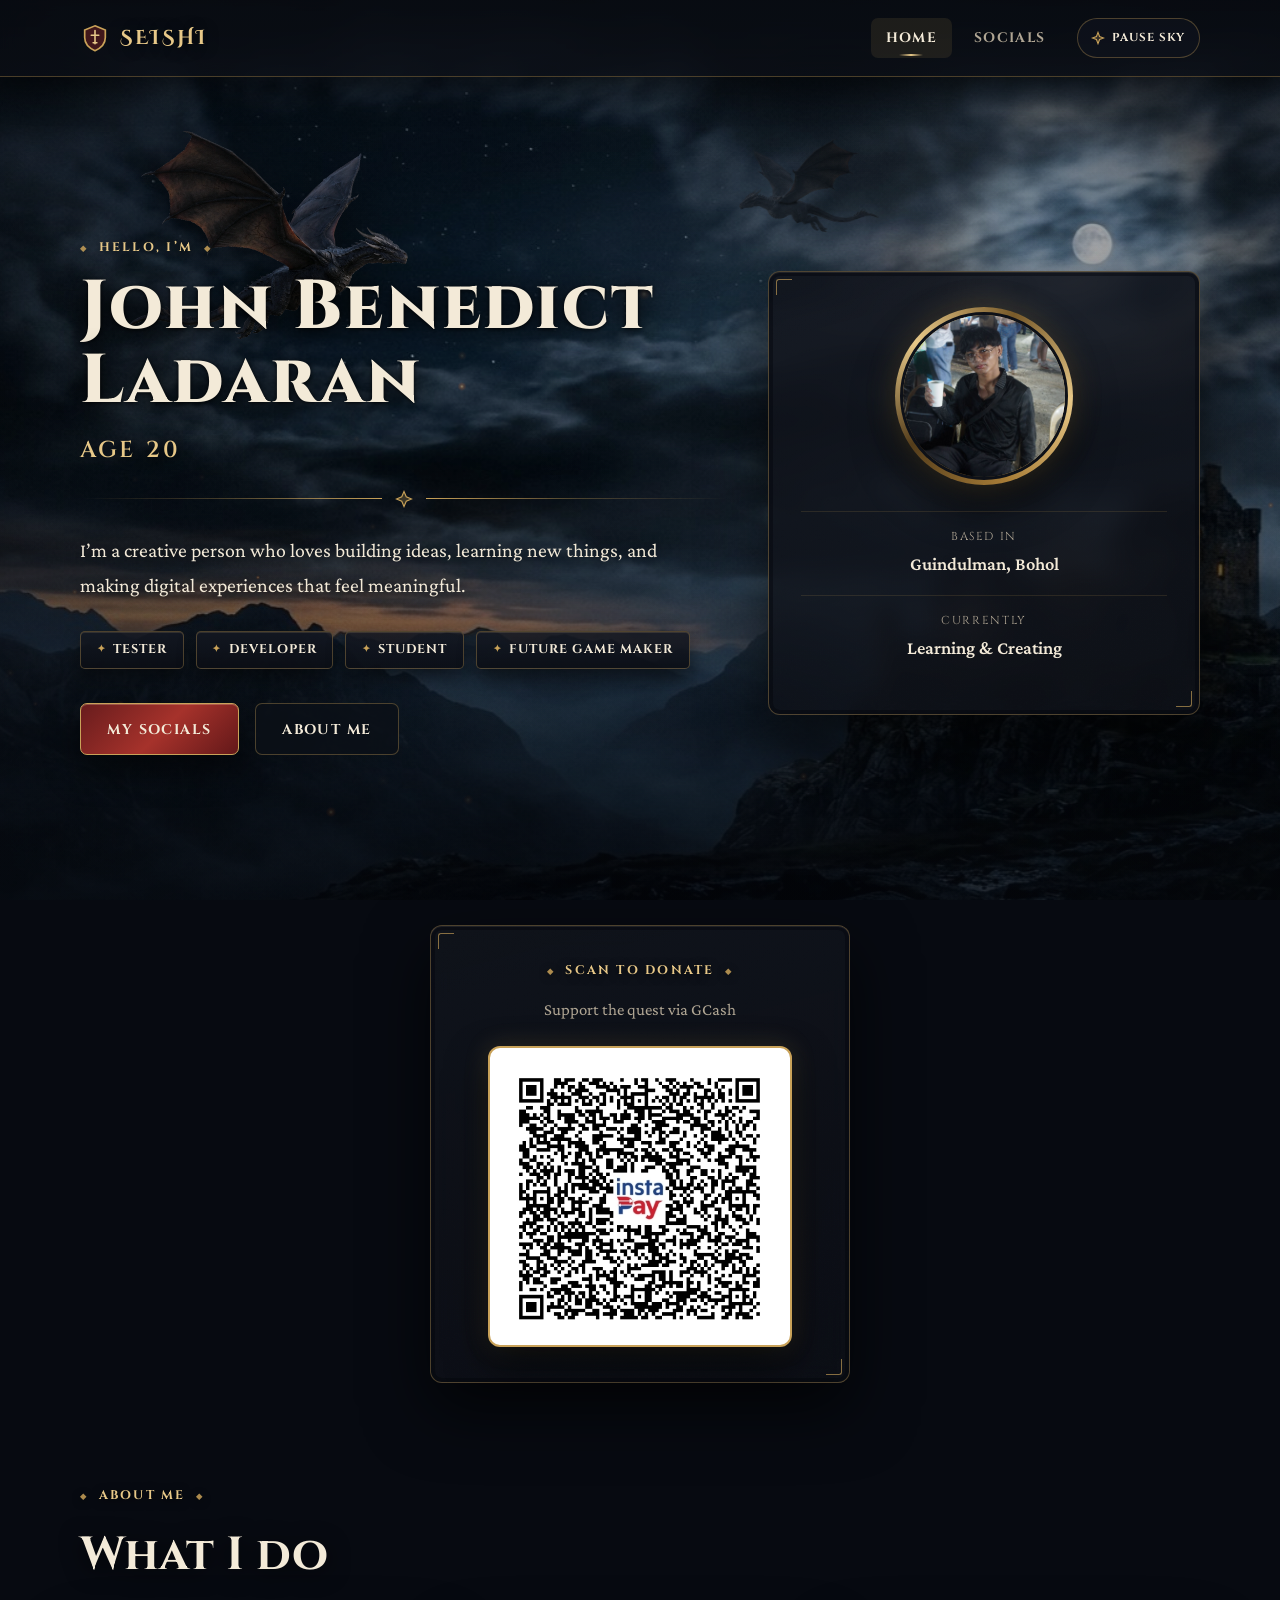
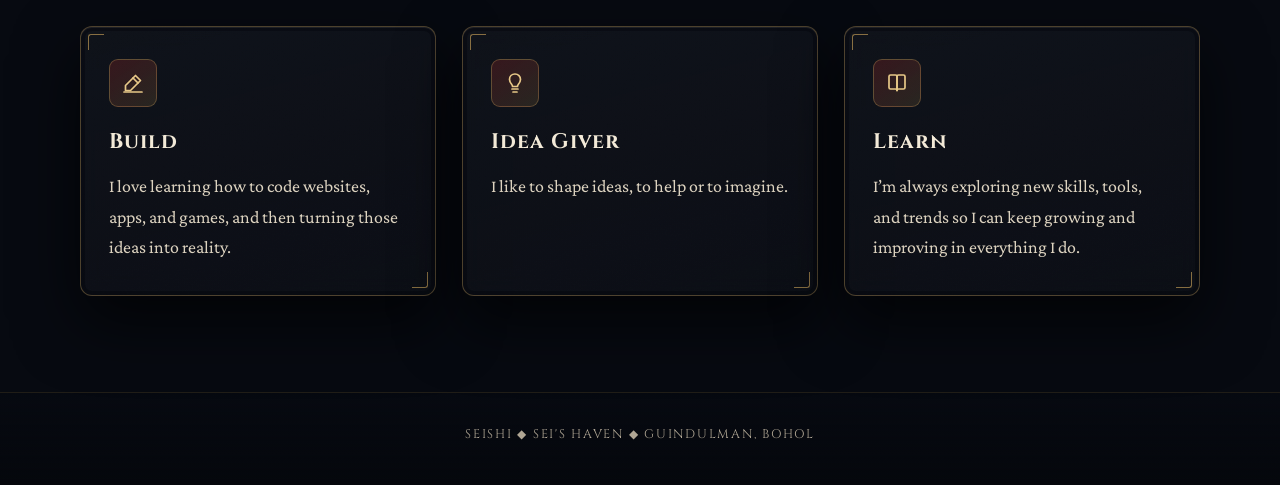
==== commit 84bef114: "Replace cartoon SVG scenery with photorealistic medieval castle sky and articulated flying dragons" ====
--- a/index.html
+++ b/index.html
@@ -4,6 +4,11 @@
     <meta charset="UTF-8" />
     <meta name="viewport" content="width=device-width, initial-scale=1.0" />
     <title>Sei's | haven</title>
+    <link
+      rel="icon"
+      type="image/svg+xml"
+      href="data:image/svg+xml,%3Csvg xmlns='http://www.w3.org/2000/svg' viewBox='0 0 32 32'%3E%3Cpath d='M16 3 L27 7.5 V15.5 C27 22.2 22.3 26.8 16 29.5 C9.7 26.8 5 22.2 5 15.5 V7.5 Z' fill='%23681c1d' stroke='%23e7c888' stroke-width='2'/%3E%3Cpath d='M16 8 V22 M12 13 H20' stroke='%23e7c888' stroke-width='2' stroke-linecap='round'/%3E%3C/svg%3E"
+    />
     <link rel="preconnect" href="https://fonts.googleapis.com" />
     <link rel="preconnect" href="https://fonts.gstatic.com" crossorigin />
     <link
@@ -13,234 +18,13 @@
     <link rel="stylesheet" href="styles.css" />
   </head>
   <body>
-    <!-- Animated Medieval Twilight Sky, Moon, Clouds, Flying Dragons & Castle -->
+    <!-- Photorealistic Medieval Scenery & Live Atmospheric Dragon Sky -->
     <div class="medieval-sky" aria-hidden="true">
-      <div class="sky-stars"></div>
-      <div class="sky-moon"></div>
-
-      <svg class="cloud cloud-1" viewBox="0 0 460 110" fill="none">
-        <path
-          d="M24 88 C42 64 82 54 114 60 C138 30 198 22 238 44 C272 28 326 34 352 58 C388 54 422 68 440 88 Z"
-          fill="#c4b39c"
-          opacity="0.35"
-        />
-      </svg>
-      <svg class="cloud cloud-2" viewBox="0 0 600 120" fill="none">
-        <path
-          d="M18 98 C56 68 112 58 158 68 C196 34 270 26 324 52 C376 32 454 38 492 66 C532 62 568 76 586 98 Z"
-          fill="#9d90a8"
-          opacity="0.32"
-        />
-      </svg>
-      <svg class="cloud cloud-3" viewBox="0 0 420 96" fill="none">
-        <path
-          d="M16 80 C44 58 88 52 124 60 C156 36 214 34 252 54 C288 42 340 48 366 64 C388 64 404 72 412 80 Z"
-          fill="#d7956f"
-          opacity="0.22"
-        />
-      </svg>
-
-      <!-- Distant Moonlit Dragon -->
-      <div class="dragon-flight dragon-flight-distant">
-        <svg class="dragon-svg" viewBox="0 0 380 190" fill="none">
-          <g class="dragon-body-bob">
-            <g class="dragon-wing-back">
-              <path
-                d="M192 86 L168 42 L116 20 C128 40 134 52 146 56 C158 62 166 72 178 86 Z"
-                fill="#110e18"
-              />
-            </g>
-            <g class="dragon-tail">
-              <path
-                d="M148 96 C116 108 78 90 42 103 L14 94 L34 111 C68 106 112 117 152 102 Z"
-                fill="#0f0c16"
-              />
-            </g>
-            <path
-              d="M146 95 C166 84 196 84 218 91 C234 86 248 74 264 68 L292 73 L284 82 L262 84 C244 96 220 109 190 107 C170 106 154 103 146 95 Z"
-              fill="#0f0c16"
-            />
-            <g class="dragon-wing-front">
-              <path
-                d="M184 90 L156 34 L86 14 C102 36 102 52 108 58 C124 58 130 72 134 80 C150 78 158 88 172 95 Z"
-                fill="#16111e"
-              />
-            </g>
-          </g>
-        </svg>
-      </div>
-
-      <!-- Great Sky Dragon with Articulated Flapping Wings & Dragonfire -->
-      <div class="dragon-flight dragon-flight-main">
-        <svg class="dragon-svg" viewBox="0 0 380 190" fill="none">
-          <defs>
-            <linearGradient id="dragon-wing-grad" x1="0" y1="0" x2="1" y2="1">
-              <stop offset="0%" stop-color="#3c1820" />
-              <stop offset="55%" stop-color="#22141e" />
-              <stop offset="100%" stop-color="#110d15" />
-            </linearGradient>
-            <linearGradient id="dragon-body-grad" x1="0" y1="0" x2="1" y2="0.4">
-              <stop offset="0%" stop-color="#17121b" />
-              <stop offset="55%" stop-color="#29161f" />
-              <stop offset="100%" stop-color="#3e1e21" />
-            </linearGradient>
-            <linearGradient id="dragon-fire-grad" x1="0" y1="0.5" x2="1" y2="0.5">
-              <stop offset="0%" stop-color="#fff4b8" stop-opacity="0.95" />
-              <stop offset="35%" stop-color="#f79634" stop-opacity="0.88" />
-              <stop offset="78%" stop-color="#c93622" stop-opacity="0.55" />
-              <stop offset="100%" stop-color="#c93622" stop-opacity="0" />
-            </linearGradient>
-          </defs>
-
-          <g class="dragon-body-bob">
-            <!-- Back Wing -->
-            <g class="dragon-wing-back">
-              <path
-                d="M192 86 L172 40 L122 18 C134 36 138 50 144 56 C154 58 162 68 168 78 L184 88 Z"
-                fill="#1f1219"
-                stroke="#a9522e"
-                stroke-width="1.2"
-              />
-              <path
-                d="M172 40 L144 56 M172 40 L166 74"
-                stroke="#853d24"
-                stroke-width="1"
-                opacity="0.7"
-              />
-            </g>
-
-            <!-- Sinuous Barbed Tail -->
-            <g class="dragon-tail">
-              <path
-                d="M150 96 C122 108 92 92 62 100 C46 104 34 98 24 94 L10 92 L22 104 L18 112 L34 106 C58 108 90 104 122 113 C136 116 146 107 154 102 Z"
-                fill="url(#dragon-body-grad)"
-                stroke="#c77a35"
-                stroke-width="0.9"
-                stroke-opacity="0.45"
-              />
-              <!-- Dorsal tail spines -->
-              <path
-                d="M134 99 L130 91 L126 100 M112 97 L108 89 L104 98 M88 95 L84 88 L80 96"
-                fill="#592622"
-              />
-            </g>
-
-            <!-- Dragonfire Breath -->
-            <g class="dragon-breath">
-              <path
-                d="M290 77 C312 68 334 62 362 68 C346 74 358 78 372 80 C352 84 344 90 356 95 C328 96 310 88 290 81 Z"
-                fill="url(#dragon-fire-grad)"
-              />
-              <path
-                d="M291 78 C308 73 324 73 340 78 C324 83 308 83 291 80 Z"
-                fill="#fff3be"
-                opacity="0.88"
-              />
-            </g>
-
-            <!-- Torso, Neck, Horns, Head & Claws -->
-            <path
-              d="M146 95 C164 85 190 83 214 90 C230 85 244 74 258 66 L240 48 L266 62 L248 53 L272 64 L294 72 L292 78 L278 78 L288 84 L282 88 L264 84 C248 94 232 106 208 108 L220 116 L212 117 L202 110 C186 112 170 110 158 106 L146 118 L140 114 L150 103 Z"
-              fill="url(#dragon-body-grad)"
-              stroke="#d99742"
-              stroke-width="1.15"
-              stroke-opacity="0.58"
-            />
-            <!-- Glowing Eye -->
-            <circle cx="274" cy="71" r="2.6" fill="#ffd463" />
-
-            <!-- Front Articulated Wing -->
-            <g class="dragon-wing-front">
-              <path
-                d="M184 90 L160 35 L166 28 L156 32 L86 12 C104 34 104 52 100 58 C118 58 124 72 126 80 C142 78 150 88 154 95 C166 92 175 94 184 96 Z"
-                fill="url(#dragon-wing-grad)"
-                stroke="#e09a42"
-                stroke-width="1.4"
-                stroke-opacity="0.72"
-              />
-              <!-- Wing-finger ribs -->
-              <path
-                d="M160 35 L102 56 M160 35 L126 78 M160 35 L154 93"
-                stroke="#c97834"
-                stroke-width="1.2"
-                stroke-opacity="0.65"
-              />
-            </g>
-          </g>
-        </svg>
-      </div>
-
-      <!-- Rising Embers -->
-      <div class="embers">
-        <span></span><span></span><span></span><span></span><span></span>
-        <span></span><span></span><span></span><span></span><span></span>
-      </div>
-
-      <!-- Distant Mountain Ridge & Medieval Citadel Silhouette -->
-      <div class="castle-horizon">
-        <svg viewBox="0 0 1440 240" preserveAspectRatio="xMidYMax slice" fill="none">
-          <!-- Distant Mountain Range -->
-          <path
-            d="M0 240 L0 164 L110 118 L215 152 L340 98 L475 150 L620 116 L760 158 L915 104 L1065 138 L1210 86 L1340 132 L1440 106 L1440 240 Z"
-            fill="#141321"
-          />
-
-          <!-- Foreground Hills & Cliffs -->
-          <path
-            d="M0 240 L0 184 L125 156 L260 182 L410 162 L585 194 L770 170 L945 148 L1110 132 L1295 144 L1440 168 L1440 240 Z"
-            fill="#0b0a12"
-          />
-
-          <!-- Left Watchtower -->
-          <g fill="#09080f">
-            <rect x="148" y="102" width="32" height="72" />
-            <polygon points="142,102 164,72 186,102" />
-            <rect x="144" y="100" width="8" height="8" />
-            <rect x="160" y="100" width="8" height="8" />
-            <rect x="176" y="100" width="8" height="8" />
-          </g>
-          <rect class="castle-window w2" x="161" y="118" width="5" height="10" rx="2" />
-          <polygon class="castle-banner b3" points="164,72 184,77 164,83" fill="#a82a27" />
-
-          <!-- Grand Cliffside Medieval Castle (Right) -->
-          <g fill="#08070e">
-            <!-- Curtain Walls & Battlements -->
-            <rect x="1000" y="108" width="248" height="62" />
-            <rect x="1000" y="100" width="12" height="10" />
-            <rect x="1020" y="100" width="12" height="10" />
-            <rect x="1040" y="100" width="12" height="10" />
-            <rect x="1196" y="100" width="12" height="10" />
-            <rect x="1216" y="100" width="12" height="10" />
-            <rect x="1236" y="100" width="12" height="10" />
-
-            <!-- Left Flanking Turret -->
-            <rect x="1054" y="64" width="34" height="92" />
-            <polygon points="1048,64 1071,28 1094,64" />
-
-            <!-- Grand Central Keep -->
-            <rect x="1100" y="42" width="54" height="118" />
-            <polygon points="1092,42 1127,4 1162,42" />
-
-            <!-- Right Flanking Turret -->
-            <rect x="1166" y="70" width="32" height="88" />
-            <polygon points="1160,70 1182,36 1204,70" />
-          </g>
-
-          <!-- Fluttering Crimson Castle Pennants -->
-          <polygon class="castle-banner" points="1127,4 1154,10 1127,17" fill="#b52d28" />
-          <polygon class="castle-banner b2" points="1071,28 1092,33 1071,39" fill="#b52d28" />
-          <polygon class="castle-banner b3" points="1182,36 1201,41 1182,46" fill="#b52d28" />
-
-          <!-- Warm Flickering Torchlit Castle Windows -->
-          <rect class="castle-window" x="1123" y="60" width="7" height="14" rx="3" />
-          <rect class="castle-window w2" x="1112" y="88" width="5" height="11" rx="2" />
-          <rect class="castle-window w3" x="1136" y="88" width="5" height="11" rx="2" />
-          <rect class="castle-window w2" x="1068" y="82" width="5" height="10" rx="2" />
-          <rect class="castle-window w3" x="1179" y="88" width="5" height="10" rx="2" />
-          <rect class="castle-window" x="1026" y="122" width="5" height="9" rx="2" />
-          <rect class="castle-window w2" x="1214" y="122" width="5" height="9" rx="2" />
-        </svg>
-      </div>
+      <div class="sky-photo"></div>
+      <div class="sky-moon-glow"></div>
+      <div class="sky-torch-glow"></div>
+      <canvas id="realm-canvas" class="realm-canvas"></canvas>
+      <div class="sky-scrim"></div>
     </div>
 
     <header class="site-header">
@@ -249,13 +33,13 @@
           <svg class="brand-crest" viewBox="0 0 32 32" fill="none" aria-hidden="true">
             <path
               d="M16 3 L27 7.5 V15.5 C27 22.2 22.3 26.8 16 29.5 C9.7 26.8 5 22.2 5 15.5 V7.5 Z"
-              fill="rgba(148, 35, 34, 0.45)"
+              fill="rgba(125, 35, 36, 0.48)"
               stroke="currentColor"
               stroke-width="1.8"
             />
             <path
               d="M16 8 V22 M12 13 H20 M14 21 H18"
-              stroke="#f3cd75"
+              stroke="#e7c888"
               stroke-width="1.7"
               stroke-linecap="round"
             />
@@ -275,7 +59,7 @@
                 d="M10 2 L12.2 7.8 L18 10 L12.2 12.2 L10 18 L7.8 12.2 L2 10 L7.8 7.8 Z"
                 stroke="currentColor"
                 stroke-width="1.6"
-                fill="rgba(217, 167, 74, 0.2)"
+                fill="rgba(201, 162, 89, 0.2)"
               />
             </svg>
             <span class="motion-label">Pause Sky</span>
@@ -296,7 +80,7 @@
               d="M12 2 L15 9 L22 12 L15 15 L12 22 L9 15 L2 12 L9 9 Z"
               stroke="currentColor"
               stroke-width="1.5"
-              fill="rgba(217, 167, 74, 0.25)"
+              fill="rgba(201, 162, 89, 0.25)"
             />
           </svg>
         </div>
--- a/styles.css
+++ b/styles.css
@@ -1,30 +1,27 @@
 :root {
-  --sky-top: #070911;
-  --sky-mid: #14192c;
-  --sky-low: #2a1b24;
-  --sky-horizon: #42221e;
-
-  --surface: rgba(20, 16, 22, 0.84);
-  --surface-strong: rgba(25, 19, 27, 0.93);
-  --surface-hover: rgba(34, 25, 34, 0.94);
-
-  --parchment: #f6ebd4;
-  --text: #e2d5bc;
-  --muted: #b7a588;
-
-  --gold: #d9a74a;
-  --gold-bright: #f3cd75;
-  --gold-dim: rgba(217, 167, 74, 0.34);
-  --gold-faint: rgba(217, 167, 74, 0.14);
-
-  --crimson: #942322;
-  --crimson-bright: #c53929;
-  --ember: #f5823b;
-
-  --radius-card: 14px;
-  --radius-sm: 8px;
-  --shadow-deep: 0 24px 60px rgba(0, 0, 0, 0.62);
-  --shadow-gold: 0 0 28px rgba(217, 167, 74, 0.18);
+  --bg-deep: #070a11;
+
+  --surface: rgba(12, 15, 22, 0.78);
+  --surface-strong: rgba(16, 19, 27, 0.89);
+  --surface-hover: rgba(24, 27, 36, 0.92);
+
+  --parchment: #f3ead8;
+  --text: #ddd3c0;
+  --muted: #b0a694;
+
+  --gold: #c9a259;
+  --gold-bright: #e7c888;
+  --gold-dim: rgba(201, 162, 89, 0.34);
+  --gold-faint: rgba(201, 162, 89, 0.14);
+
+  --crimson: #7d2324;
+  --crimson-bright: #a6322b;
+  --ember: #e38240;
+
+  --radius-card: 12px;
+  --radius-sm: 7px;
+  --shadow-deep: 0 26px 64px rgba(0, 0, 0, 0.68);
+  --shadow-gold: 0 0 28px rgba(201, 162, 89, 0.18);
 
   --font-display: 'Cinzel', Georgia, 'Times New Roman', serif;
   --font-crest: 'Cinzel Decorative', 'Cinzel', Georgia, serif;
@@ -39,7 +36,7 @@
 
 html {
   scroll-behavior: smooth;
-  background-color: var(--sky-top);
+  background-color: var(--bg-deep);
 }
 
 body {
@@ -49,14 +46,7 @@
   font-size: 1.12rem;
   line-height: 1.65;
   color: var(--text);
-  background: linear-gradient(
-    180deg,
-    var(--sky-top) 0%,
-    var(--sky-mid) 38%,
-    var(--sky-low) 74%,
-    var(--sky-horizon) 100%
-  );
-  background-attachment: fixed;
+  background-color: var(--bg-deep);
   overflow-x: hidden;
   position: relative;
 }
@@ -73,7 +63,7 @@
 }
 
 /* =========================================================
-   Animated Medieval Twilight Sky & Dragons Backdrop
+   Photorealistic Medieval Scenery + Live Atmospheric Canvas
    ========================================================= */
 
 .medieval-sky {
@@ -82,330 +72,81 @@
   z-index: 0;
   pointer-events: none;
   overflow: hidden;
-  background:
-    radial-gradient(ellipse 90% 55% at 78% 18%, rgba(242, 207, 126, 0.12), transparent 62%),
-    radial-gradient(ellipse 110% 45% at 50% 100%, rgba(226, 98, 46, 0.2), transparent 65%),
-    linear-gradient(180deg, #060811 0%, #12172a 42%, #291a23 76%, #3f201d 100%);
-}
-
-/* Twinkling Starfield */
-.sky-stars,
-.sky-stars::after {
+  background-color: var(--bg-deep);
+}
+
+.sky-photo {
   position: absolute;
-  inset: 0 0 38% 0;
-  content: "";
-  background-repeat: repeat;
-}
-
-.sky-stars {
-  background-image:
-    radial-gradient(1.5px 1.5px at 8% 16%, rgba(255, 245, 218, 0.85), transparent),
-    radial-gradient(1.2px 1.2px at 18% 42%, rgba(255, 236, 198, 0.65), transparent),
-    radial-gradient(2px 2px at 29% 12%, rgba(255, 247, 224, 0.9), transparent),
-    radial-gradient(1.3px 1.3px at 41% 28%, rgba(255, 236, 198, 0.7), transparent),
-    radial-gradient(1.5px 1.5px at 54% 18%, rgba(255, 245, 218, 0.8), transparent),
-    radial-gradient(1.2px 1.2px at 66% 36%, rgba(255, 230, 185, 0.65), transparent),
-    radial-gradient(2px 2px at 88% 14%, rgba(255, 247, 224, 0.9), transparent),
-    radial-gradient(1.4px 1.4px at 93% 44%, rgba(255, 236, 198, 0.7), transparent),
-    radial-gradient(1.3px 1.3px at 14% 68%, rgba(255, 236, 198, 0.55), transparent),
-    radial-gradient(1.6px 1.6px at 74% 58%, rgba(255, 242, 210, 0.65), transparent);
-  background-size: 560px 320px;
-  animation: starTwinkle 6s ease-in-out infinite alternate;
-}
-
-.sky-stars::after {
-  background-image:
-    radial-gradient(1.4px 1.4px at 24% 24%, rgba(255, 245, 218, 0.75), transparent),
-    radial-gradient(1.8px 1.8px at 48% 52%, rgba(255, 232, 184, 0.7), transparent),
-    radial-gradient(1.2px 1.2px at 62% 10%, rgba(255, 245, 218, 0.85), transparent),
-    radial-gradient(1.5px 1.5px at 82% 32%, rgba(255, 236, 198, 0.7), transparent),
-    radial-gradient(1.3px 1.3px at 35% 74%, rgba(255, 242, 210, 0.6), transparent);
-  background-size: 480px 280px;
-  animation: starTwinkle 8.5s ease-in-out -3s infinite alternate;
-}
-
-/* Luminous Full Moon */
-.sky-moon {
-  position: absolute;
-  top: clamp(96px, 12vh, 136px);
-  right: clamp(6%, 11vw, 15%);
-  width: clamp(82px, 10vw, 134px);
-  height: clamp(82px, 10vw, 134px);
-  border-radius: 50%;
-  background: radial-gradient(
-    circle at 36% 36%,
-    #fff8e1 0%,
-    #f3dfb0 46%,
-    #d4b276 82%,
-    #a9844d 100%
-  );
-  box-shadow:
-    0 0 38px rgba(246, 217, 148, 0.42),
-    0 0 110px rgba(240, 191, 104, 0.22),
-    inset -14px -10px 26px rgba(96, 67, 32, 0.34);
-  animation: moonPulse 9s ease-in-out infinite alternate;
-}
-
-.sky-moon::before {
-  content: "";
-  position: absolute;
-  inset: 16% 24% 48% 36%;
-  border-radius: 50%;
-  background: radial-gradient(circle, rgba(145, 114, 67, 0.26), transparent 70%);
-}
-
-.sky-moon::after {
-  content: "";
-  position: absolute;
-  inset: 52% 48% 22% 24%;
-  border-radius: 50%;
-  background: radial-gradient(circle, rgba(130, 99, 55, 0.22), transparent 72%);
-}
-
-/* Drifting Clouds */
-.cloud {
-  position: absolute;
-  left: -35%;
-  opacity: 0.32;
+  inset: -3%;
+  background: url('assets/medieval-sky.jpg') center 45% / cover no-repeat;
+  transform-origin: center center;
   will-change: transform;
-}
-
-.cloud-1 {
-  top: 13%;
-  width: 460px;
-  animation: cloudDrift 68s linear -12s infinite;
-}
-
-.cloud-2 {
-  top: 25%;
-  width: 600px;
-  opacity: 0.22;
-  animation: cloudDrift 96s linear -52s infinite;
-}
-
-.cloud-3 {
-  top: 40%;
-  width: 420px;
-  opacity: 0.18;
-  animation: cloudDrift 82s linear -30s infinite;
-}
-
-/* Flying Dragons */
-.dragon-flight {
-  position: absolute;
-  left: 0;
-  will-change: transform;
-}
-
-.dragon-flight-main {
-  top: 11%;
-  width: clamp(190px, 23vw, 310px);
-  filter: drop-shadow(0 10px 18px rgba(0, 0, 0, 0.65))
-    drop-shadow(0 0 16px rgba(245, 130, 59, 0.26));
-  animation: dragonSoarRight 24s linear -6s infinite;
-}
-
-.dragon-flight-distant {
-  top: 21%;
-  width: clamp(92px, 11vw, 152px);
-  opacity: 0.56;
-  filter: drop-shadow(0 6px 12px rgba(0, 0, 0, 0.55));
-  animation: dragonSoarLeft 38s linear -15s infinite;
-}
-
-.dragon-svg {
-  width: 100%;
-  height: auto;
-  overflow: visible;
-}
-
-.dragon-flight-main .dragon-body-bob {
-  animation: dragonBob 1.15s ease-in-out infinite;
-}
-
-.dragon-flight-distant .dragon-body-bob {
-  animation: dragonBob 1.45s ease-in-out -0.4s infinite;
-}
-
-.dragon-wing-front {
-  transform-box: view-box;
-  transform-origin: 184px 90px;
-  animation: wingBeatFront 1.15s ease-in-out infinite;
-}
-
-.dragon-wing-back {
-  transform-box: view-box;
-  transform-origin: 192px 86px;
-  animation: wingBeatBack 1.15s ease-in-out -0.14s infinite;
-}
-
-.dragon-flight-distant .dragon-wing-front {
-  animation-duration: 1.45s;
-}
-
-.dragon-flight-distant .dragon-wing-back {
-  animation-duration: 1.45s;
-}
-
-.dragon-tail {
-  transform-box: view-box;
-  transform-origin: 146px 96px;
-  animation: tailWave 2.3s ease-in-out infinite;
-}
-
-.dragon-breath {
-  transform-box: view-box;
-  transform-origin: 290px 77px;
-  animation: dragonBreath 6.2s ease-in-out -1.4s infinite;
-}
-
-/* Rising Dragonfire Embers */
-.embers {
+  animation: cameraDrift 38s ease-in-out infinite alternate;
+}
+
+/* Subtle atmospheric moon corona shimmer over the real photographic moon */
+.sky-moon-glow {
   position: absolute;
   inset: 0;
-}
-
-.embers span {
+  background: radial-gradient(
+    circle at 76% 28%,
+    rgba(218, 232, 255, 0.13) 0%,
+    rgba(170, 198, 235, 0.05) 18%,
+    transparent 42%
+  );
+  mix-blend-mode: screen;
+  animation: moonShimmer 8s ease-in-out infinite alternate;
+}
+
+/* Subtle warm torchlight pulse over the distant castle cliff */
+.sky-torch-glow {
   position: absolute;
-  bottom: -16px;
-  width: 4px;
-  height: 4px;
-  border-radius: 50%;
-  background: radial-gradient(circle, #fff1ba 0%, #f5923d 55%, transparent 100%);
-  box-shadow: 0 0 10px rgba(245, 130, 59, 0.85);
-  opacity: 0;
-  animation: emberRise var(--dur, 12s) linear var(--delay, 0s) infinite;
-}
-
-.embers span:nth-child(1) { left: 7%;  --dur: 11s; --delay: -2s;  --drift: 26px; }
-.embers span:nth-child(2) { left: 16%; --dur: 14s; --delay: -7s;  --drift: -32px; width: 3px; height: 3px; }
-.embers span:nth-child(3) { left: 26%; --dur: 10s; --delay: -4s;  --drift: 40px; }
-.embers span:nth-child(4) { left: 38%; --dur: 15s; --delay: -11s; --drift: -24px; width: 5px; height: 5px; }
-.embers span:nth-child(5) { left: 49%; --dur: 12s; --delay: -1s;  --drift: 34px; width: 3px; height: 3px; }
-.embers span:nth-child(6) { left: 61%; --dur: 13s; --delay: -8s;  --drift: -38px; }
-.embers span:nth-child(7) { left: 72%; --dur: 11s; --delay: -5s;  --drift: 22px; width: 5px; height: 5px; }
-.embers span:nth-child(8) { left: 83%; --dur: 16s; --delay: -12s; --drift: -28px; width: 3px; height: 3px; }
-.embers span:nth-child(9) { left: 91%; --dur: 12s; --delay: -3s;  --drift: 30px; }
-.embers span:nth-child(10){ left: 55%; --dur: 17s; --delay: -9s;  --drift: -18px; width: 4px; height: 4px; }
-
-/* Distant Castle & Mountain Silhouette Horizon */
-.castle-horizon {
+  inset: 0;
+  background:
+    radial-gradient(circle at 83.5% 62.5%, rgba(255, 178, 72, 0.22) 0%, transparent 5.5%),
+    radial-gradient(circle at 76% 69.5%, rgba(255, 160, 58, 0.16) 0%, transparent 4.5%);
+  mix-blend-mode: screen;
+  animation: torchBreath 4.2s ease-in-out infinite;
+}
+
+/* Live photorealistic dragons, dragonfire, smoke, mist & embers */
+.realm-canvas {
   position: absolute;
-  left: 0;
-  right: 0;
-  bottom: 0;
-  width: 100%;
-  height: clamp(140px, 24vh, 250px);
-  opacity: 0.92;
-}
-
-.castle-horizon svg {
+  inset: 0;
   width: 100%;
   height: 100%;
   display: block;
 }
 
-.castle-window {
-  fill: #f6ba52;
-  animation: torchFlicker 3.2s ease-in-out infinite;
-}
-
-.castle-window.w2 { animation-delay: -1.1s; animation-duration: 2.7s; }
-.castle-window.w3 { animation-delay: -2.2s; animation-duration: 3.8s; }
-
-.castle-banner {
-  transform-box: fill-box;
-  transform-origin: left center;
-  animation: bannerWave 2.8s ease-in-out infinite;
-}
-
-.castle-banner.b2 { animation-delay: -0.9s; }
-.castle-banner.b3 { animation-delay: -1.7s; }
-
-/* =========================================================
-   Sky Keyframes
-   ========================================================= */
-
-@keyframes starTwinkle {
+/* Cinematic vignette & foreground legibility scrim */
+.sky-scrim {
+  position: absolute;
+  inset: 0;
+  background:
+    radial-gradient(ellipse 85% 75% at 50% 45%, transparent 32%, rgba(4, 6, 11, 0.56) 100%),
+    linear-gradient(
+      180deg,
+      rgba(5, 8, 14, 0.44) 0%,
+      rgba(6, 9, 16, 0.18) 38%,
+      rgba(6, 9, 15, 0.34) 72%,
+      rgba(5, 7, 12, 0.68) 100%
+    );
+}
+
+@keyframes cameraDrift {
+  0%   { transform: scale(1.03) translate3d(-0.6%, 0.4%, 0); }
+  100% { transform: scale(1.08) translate3d(0.7%, -0.5%, 0); }
+}
+
+@keyframes moonShimmer {
   0%   { opacity: 0.55; }
-  100% { opacity: 0.95; }
-}
-
-@keyframes moonPulse {
-  0%   { box-shadow: 0 0 34px rgba(246, 217, 148, 0.36), 0 0 96px rgba(240, 191, 104, 0.18), inset -14px -10px 26px rgba(96, 67, 32, 0.34); }
-  100% { box-shadow: 0 0 48px rgba(246, 217, 148, 0.54), 0 0 130px rgba(240, 191, 104, 0.28), inset -14px -10px 26px rgba(96, 67, 32, 0.34); }
-}
-
-@keyframes cloudDrift {
-  0%   { transform: translate3d(0, 0, 0); }
-  100% { transform: translate3d(165vw, 0, 0); }
-}
-
-@keyframes dragonSoarRight {
-  0%   { transform: translate3d(-340px, 28px, 0) rotate(-3deg); }
-  18%  { transform: translate3d(18vw, -22px, 0) rotate(-4deg); }
-  36%  { transform: translate3d(40vw, 18px, 0) rotate(3deg); }
-  55%  { transform: translate3d(62vw, -28px, 0) rotate(-5deg); }
-  78%  { transform: translate3d(84vw, 10px, 0) rotate(2deg); }
-  100% { transform: translate3d(calc(100vw + 340px), -18px, 0) rotate(-3deg); }
-}
-
-@keyframes dragonSoarLeft {
-  0%   { transform: translate3d(calc(100vw + 220px), 10px, 0) scaleX(-1) rotate(-2deg); }
-  25%  { transform: translate3d(72vw, -24px, 0) scaleX(-1) rotate(-4deg); }
-  50%  { transform: translate3d(44vw, 14px, 0) scaleX(-1) rotate(3deg); }
-  75%  { transform: translate3d(16vw, -18px, 0) scaleX(-1) rotate(-3deg); }
-  100% { transform: translate3d(-240px, 8px, 0) scaleX(-1) rotate(2deg); }
-}
-
-@keyframes dragonBob {
-  0%, 100% { transform: translateY(-4px); }
-  50%      { transform: translateY(6px); }
-}
-
-@keyframes wingBeatFront {
-  0%, 100% { transform: rotate(-10deg) scaleY(1.06); }
-  45%      { transform: rotate(8deg) scaleY(0.18); }
-  62%      { transform: rotate(15deg) scaleY(-0.56); }
-  80%      { transform: rotate(4deg) scaleY(0.32); }
-}
-
-@keyframes wingBeatBack {
-  0%, 100% { transform: rotate(-12deg) scaleY(1.0); }
-  45%      { transform: rotate(6deg) scaleY(0.22); }
-  62%      { transform: rotate(12deg) scaleY(-0.46); }
-  80%      { transform: rotate(2deg) scaleY(0.35); }
-}
-
-@keyframes tailWave {
-  0%, 100% { transform: rotate(-4deg); }
-  50%      { transform: rotate(6deg); }
-}
-
-@keyframes dragonBreath {
-  0%, 42%, 68%, 100% { opacity: 0; transform: scaleX(0.35) scaleY(0.6); }
-  48%                { opacity: 0.95; transform: scaleX(1.08) scaleY(1.05); }
-  55%                { opacity: 0.85; transform: scaleX(0.95) scaleY(0.92); }
-  61%                { opacity: 0.98; transform: scaleX(1.12) scaleY(1.08); }
-}
-
-@keyframes emberRise {
-  0%   { transform: translate3d(0, 0, 0) scale(0.7); opacity: 0; }
-  14%  { opacity: 0.85; }
-  65%  { opacity: 0.55; }
-  100% { transform: translate3d(var(--drift, 24px), -92vh, 0) scale(0.2); opacity: 0; }
-}
-
-@keyframes torchFlicker {
-  0%, 100% { opacity: 0.95; }
-  35%      { opacity: 0.55; }
-  65%      { opacity: 1; }
-  82%      { opacity: 0.72; }
-}
-
-@keyframes bannerWave {
-  0%, 100% { transform: skewY(0deg) scaleX(1); }
-  50%      { transform: skewY(-7deg) scaleX(0.88); }
+  100% { opacity: 1; }
+}
+
+@keyframes torchBreath {
+  0%, 100% { opacity: 0.72; }
+  38%      { opacity: 1; }
+  68%      { opacity: 0.58; }
 }
 
 @keyframes fadeRise {
@@ -413,10 +154,7 @@
   to   { opacity: 1; transform: translateY(0); }
 }
 
-/* Reduced Motion & Manual Pause Control */
-body.motion-paused .medieval-sky *,
-body.motion-paused .medieval-sky *::before,
-body.motion-paused .medieval-sky *::after {
+body.motion-paused .medieval-sky * {
   animation-play-state: paused !important;
 }
 
@@ -426,32 +164,14 @@
   }
 
   .medieval-sky *,
-  .medieval-sky *::before,
-  .medieval-sky *::after {
-    animation-play-state: paused !important;
-  }
-
-  .dragon-flight-main {
+  .hero-copy,
+  .hero-card {
     animation: none !important;
-    transform: translate3d(8vw, 0, 0) rotate(-4deg);
-  }
-
-  .dragon-flight-distant {
-    animation: none !important;
-    transform: translate3d(70vw, -8px, 0) scaleX(-1);
-  }
-
-  .hero-copy,
-  .hero-card,
-  .donation-frame,
-  .info-card,
-  .social-card {
-    animation: none !important;
   }
 }
 
 /* =========================================================
-   Foreground Layout & Medieval Components
+   Foreground Layout & Weathered Stone / Bronze UI
    ========================================================= */
 
 .site-header,
@@ -467,27 +187,15 @@
   margin: 0 auto;
 }
 
-/* Sticky Stone & Gold Castle Lintel Header */
 .site-header {
   position: sticky;
   top: 0;
   z-index: 20;
   backdrop-filter: blur(14px);
   -webkit-backdrop-filter: blur(14px);
-  background: linear-gradient(180deg, rgba(11, 9, 15, 0.92), rgba(16, 13, 21, 0.82));
+  background: linear-gradient(180deg, rgba(8, 11, 17, 0.88), rgba(11, 14, 21, 0.76));
   border-bottom: 1px solid var(--gold-dim);
-  box-shadow: 0 8px 30px rgba(0, 0, 0, 0.45);
-}
-
-.site-header::after {
-  content: "";
-  position: absolute;
-  left: 0;
-  right: 0;
-  bottom: -4px;
-  height: 1px;
-  background: linear-gradient(90deg, transparent, rgba(217, 167, 74, 0.25), transparent);
-  pointer-events: none;
+  box-shadow: 0 10px 32px rgba(0, 0, 0, 0.5);
 }
 
 .nav {
@@ -504,12 +212,12 @@
   gap: 0.65rem;
   text-decoration: none;
   font-family: var(--font-crest);
-  font-size: 1.25rem;
+  font-size: 1.24rem;
   font-weight: 700;
   letter-spacing: 0.14em;
   text-transform: uppercase;
   color: var(--gold-bright);
-  text-shadow: 0 2px 12px rgba(217, 167, 74, 0.32);
+  text-shadow: 0 2px 14px rgba(0, 0, 0, 0.75);
 }
 
 .brand-crest {
@@ -517,7 +225,6 @@
   height: 30px;
   color: var(--gold);
   flex-shrink: 0;
-  filter: drop-shadow(0 0 8px rgba(217, 167, 74, 0.35));
 }
 
 .nav-controls {
@@ -549,7 +256,7 @@
 .nav-links a:hover,
 .nav-links a.active {
   color: var(--parchment);
-  background: rgba(217, 167, 74, 0.1);
+  background: rgba(201, 162, 89, 0.11);
 }
 
 .nav-links a.active::after {
@@ -571,7 +278,7 @@
   padding: 0.45rem 0.85rem;
   border-radius: 999px;
   border: 1px solid var(--gold-dim);
-  background: rgba(28, 22, 31, 0.72);
+  background: rgba(16, 20, 29, 0.74);
   color: var(--parchment);
   font-family: var(--font-display);
   font-size: 0.72rem;
@@ -584,7 +291,7 @@
 
 .motion-toggle:hover {
   border-color: var(--gold-bright);
-  background: rgba(217, 167, 74, 0.16);
+  background: rgba(201, 162, 89, 0.16);
   color: var(--gold-bright);
 }
 
@@ -594,47 +301,48 @@
   color: var(--gold);
 }
 
-/* Shared Medieval Stone-and-Gold Panel Styling */
+/* Weathered Dark Slate-Stone & Aged Bronze Panels */
 .medieval-panel {
   position: relative;
   border-radius: var(--radius-card);
-  background: linear-gradient(165deg, var(--surface-strong), var(--surface));
+  background:
+    linear-gradient(165deg, var(--surface-strong), var(--surface)),
+    url("data:image/svg+xml,%3Csvg xmlns='http://www.w3.org/2000/svg' width='160' height='160'%3E%3Cfilter id='n'%3E%3CfeTurbulence type='fractalNoise' baseFrequency='0.8' numOctaves='3' stitchTiles='stitch'/%3E%3C/filter%3E%3Crect width='100%25' height='100%25' filter='url(%23n)' opacity='0.06'/%3E%3C/svg%3E");
   border: 1px solid var(--gold-dim);
   box-shadow:
     var(--shadow-deep),
-    inset 0 1px 0 rgba(246, 235, 212, 0.09),
-    inset 0 0 0 4px rgba(10, 8, 13, 0.45);
-  backdrop-filter: blur(10px);
-  -webkit-backdrop-filter: blur(10px);
+    inset 0 1px 0 rgba(243, 234, 216, 0.09),
+    inset 0 0 0 4px rgba(6, 8, 13, 0.48);
+  backdrop-filter: blur(11px);
+  -webkit-backdrop-filter: blur(11px);
 }
 
 .medieval-panel::before,
 .medieval-panel::after {
   content: "";
   position: absolute;
-  width: 18px;
-  height: 18px;
+  width: 16px;
+  height: 16px;
   pointer-events: none;
   border-color: var(--gold);
   border-style: solid;
-  opacity: 0.72;
+  opacity: 0.65;
 }
 
 .medieval-panel::before {
   top: 7px;
   left: 7px;
-  border-width: 2px 0 0 2px;
-  border-top-left-radius: 4px;
+  border-width: 1.5px 0 0 1.5px;
+  border-top-left-radius: 3px;
 }
 
 .medieval-panel::after {
   bottom: 7px;
   right: 7px;
-  border-width: 0 2px 2px 0;
-  border-bottom-right-radius: 4px;
-}
-
-/* Ornamental Section Eyebrow & Filigree Divider */
+  border-width: 0 1.5px 1.5px 0;
+  border-bottom-right-radius: 3px;
+}
+
 .eyebrow {
   margin: 0;
   display: inline-flex;
@@ -646,12 +354,13 @@
   font-size: 0.78rem;
   font-weight: 700;
   color: var(--gold-bright);
+  text-shadow: 0 2px 10px rgba(0, 0, 0, 0.85);
 }
 
 .eyebrow::before,
 .eyebrow::after {
   content: "◆";
-  font-size: 0.52rem;
+  font-size: 0.5rem;
   color: var(--gold);
   opacity: 0.85;
 }
@@ -683,8 +392,8 @@
 }
 
 .filigree-divider svg {
-  width: 20px;
-  height: 20px;
+  width: 18px;
+  height: 18px;
   flex-shrink: 0;
 }
 
@@ -709,33 +418,34 @@
 .socials-header h1 {
   margin: 0.65rem 0 0;
   font-family: var(--font-display);
-  font-size: clamp(2.5rem, 5.4vw, 4.4rem);
+  font-size: clamp(2.5rem, 5.4vw, 4.35rem);
   font-weight: 800;
   line-height: 1.08;
   letter-spacing: 0.03em;
   color: var(--parchment);
   text-shadow:
-    0 4px 24px rgba(0, 0, 0, 0.75),
-    0 0 28px rgba(217, 167, 74, 0.16);
+    0 4px 26px rgba(0, 0, 0, 0.9),
+    0 1px 4px rgba(0, 0, 0, 0.85);
 }
 
 .hero-copy h2 {
   margin: 0.75rem 0 0;
   font-family: var(--font-display);
-  font-size: clamp(1.15rem, 1.8vw, 1.55rem);
+  font-size: clamp(1.15rem, 1.8vw, 1.5rem);
   font-weight: 600;
   letter-spacing: 0.14em;
   text-transform: uppercase;
-  color: var(--gold);
+  color: var(--gold-bright);
+  text-shadow: 0 2px 14px rgba(0, 0, 0, 0.85);
 }
 
 .tagline {
-  max-width: 600px;
+  max-width: 590px;
   margin: 0 0 1.8rem;
   font-size: 1.24rem;
   line-height: 1.72;
-  color: var(--text);
-  text-shadow: 0 2px 10px rgba(0, 0, 0, 0.65);
+  color: var(--parchment);
+  text-shadow: 0 2px 14px rgba(0, 0, 0, 0.9);
 }
 
 .pill-list {
@@ -749,22 +459,23 @@
   display: inline-flex;
   align-items: center;
   gap: 0.45rem;
-  padding: 0.52rem 1rem;
-  border-radius: 6px;
-  background: linear-gradient(180deg, rgba(35, 27, 36, 0.9), rgba(20, 15, 23, 0.92));
+  padding: 0.5rem 0.98rem;
+  border-radius: 5px;
+  background: linear-gradient(180deg, rgba(20, 24, 34, 0.86), rgba(11, 14, 21, 0.9));
   border: 1px solid var(--gold-dim);
-  box-shadow: inset 0 1px 0 rgba(243, 205, 117, 0.14), 0 6px 16px rgba(0, 0, 0, 0.35);
-  font-family: var(--font-display);
-  font-size: 0.8rem;
+  box-shadow: inset 0 1px 0 rgba(231, 200, 136, 0.14), 0 8px 18px rgba(0, 0, 0, 0.45);
+  font-family: var(--font-display);
+  font-size: 0.79rem;
   font-weight: 700;
   letter-spacing: 0.08em;
   text-transform: uppercase;
   color: var(--parchment);
+  backdrop-filter: blur(6px);
 }
 
 .pill-list span::before {
   content: "✦";
-  font-size: 0.68rem;
+  font-size: 0.65rem;
   color: var(--gold);
 }
 
@@ -789,7 +500,6 @@
   letter-spacing: 0.1em;
   text-transform: uppercase;
   text-decoration: none;
-  overflow: hidden;
   transition: transform 0.2s ease, box-shadow 0.2s ease, border-color 0.2s ease, background 0.2s ease;
 }
 
@@ -798,35 +508,35 @@
 }
 
 .button.primary {
-  background: linear-gradient(135deg, #7d1b1b 0%, var(--crimson-bright) 52%, #7d1b1b 100%);
+  background: linear-gradient(135deg, #681c1d 0%, var(--crimson-bright) 52%, #631819 100%);
   color: var(--parchment);
   border: 1px solid var(--gold);
   box-shadow:
-    0 12px 28px rgba(148, 35, 34, 0.45),
-    inset 0 1px 0 rgba(255, 235, 185, 0.28);
+    0 14px 32px rgba(0, 0, 0, 0.55),
+    inset 0 1px 0 rgba(255, 232, 184, 0.26);
 }
 
 .button.primary:hover {
   border-color: var(--gold-bright);
   box-shadow:
-    0 16px 34px rgba(197, 57, 41, 0.55),
-    0 0 22px rgba(243, 205, 117, 0.28);
+    0 18px 36px rgba(125, 35, 36, 0.55),
+    0 0 22px rgba(231, 200, 136, 0.25);
 }
 
 .button.secondary {
-  background: rgba(20, 16, 24, 0.82);
+  background: rgba(12, 16, 24, 0.82);
   color: var(--parchment);
   border: 1px solid var(--gold-dim);
-  box-shadow: inset 0 1px 0 rgba(246, 235, 212, 0.08);
+  backdrop-filter: blur(8px);
 }
 
 .button.secondary:hover {
   border-color: var(--gold-bright);
-  background: rgba(217, 167, 74, 0.14);
+  background: rgba(201, 162, 89, 0.15);
   color: var(--gold-bright);
 }
 
-/* Portrait Hero Plaque */
+/* Portrait Medallion Card */
 .hero-card {
   padding: 2.2rem 2rem;
   text-align: center;
@@ -837,20 +547,20 @@
   width: 178px;
   height: 178px;
   margin: 0 auto 1.6rem;
-  padding: 6px;
+  padding: 5px;
   border-radius: 50%;
   background: conic-gradient(
-    from 0deg,
-    #8b6324,
-    #f3cd75,
-    #c68a32,
-    #6d4a18,
-    #f3cd75,
-    #8b6324
+    from 20deg,
+    #785a2a,
+    #e7c888,
+    #a97e38,
+    #543d1b,
+    #e7c888,
+    #785a2a
   );
   box-shadow:
-    0 0 32px rgba(217, 167, 74, 0.3),
-    0 18px 36px rgba(0, 0, 0, 0.65);
+    0 0 30px rgba(201, 162, 89, 0.24),
+    0 20px 42px rgba(0, 0, 0, 0.72);
 }
 
 .profile-image {
@@ -858,7 +568,7 @@
   height: 100%;
   border-radius: 50%;
   object-fit: cover;
-  border: 3px solid #161119;
+  border: 3px solid #0e1118;
 }
 
 .mini-info {
@@ -890,7 +600,7 @@
 }
 
 .donation-frame {
-  max-width: 440px;
+  max-width: 420px;
   margin: 0 auto;
   padding: 2.2rem 2rem;
   display: flex;
@@ -909,20 +619,20 @@
 .qr-mat {
   display: inline-flex;
   justify-content: center;
-  width: fit-content;
-  max-width: 100%;
+  max-width: min(100%, 304px);
   padding: 10px;
   border-radius: 12px;
   background: #ffffff;
   border: 2px solid var(--gold);
   box-shadow:
-    0 16px 36px rgba(0, 0, 0, 0.55),
-    0 0 24px rgba(217, 167, 74, 0.22);
+    0 18px 40px rgba(0, 0, 0, 0.62),
+    0 0 24px rgba(201, 162, 89, 0.2);
 }
 
 .gcash-image {
-  width: min(100%, 280px);
-  margin: 0 auto;
+  width: 280px;
+  max-width: 100%;
+  height: auto;
   border-radius: 6px;
 }
 
@@ -945,7 +655,7 @@
   font-size: clamp(1.95rem, 3.8vw, 2.9rem);
   font-weight: 700;
   color: var(--parchment);
-  text-shadow: 0 4px 20px rgba(0, 0, 0, 0.65);
+  text-shadow: 0 4px 22px rgba(0, 0, 0, 0.85);
 }
 
 .card-grid {
@@ -971,8 +681,8 @@
   margin-bottom: 1.15rem;
   display: grid;
   place-items: center;
-  border-radius: 10px;
-  background: linear-gradient(145deg, rgba(148, 35, 34, 0.35), rgba(217, 167, 74, 0.14));
+  border-radius: 9px;
+  background: linear-gradient(145deg, rgba(125, 35, 36, 0.36), rgba(201, 162, 89, 0.14));
   border: 1px solid var(--gold-dim);
   color: var(--gold-bright);
 }
@@ -1008,7 +718,7 @@
 
 .socials-header {
   text-align: center;
-  margin-bottom: 2.8rem;
+  margin-bottom: 2.6rem;
   animation: fadeRise 0.65s ease both;
 }
 
@@ -1016,8 +726,8 @@
   margin: 0.5rem auto 0;
   max-width: 520px;
   font-size: 1.2rem;
-  color: var(--text);
-  text-shadow: 0 2px 10px rgba(0, 0, 0, 0.65);
+  color: var(--parchment);
+  text-shadow: 0 2px 14px rgba(0, 0, 0, 0.9);
 }
 
 .social-grid {
@@ -1053,9 +763,9 @@
   place-items: center;
   border-radius: 50%;
   border: 1.5px solid var(--gold);
-  background: radial-gradient(circle at 35% 30%, rgba(217, 167, 74, 0.22), rgba(16, 12, 20, 0.92));
+  background: radial-gradient(circle at 35% 30%, rgba(201, 162, 89, 0.2), rgba(10, 13, 20, 0.92));
   color: var(--gold-bright);
-  box-shadow: inset 0 0 12px rgba(217, 167, 74, 0.16), 0 8px 18px rgba(0, 0, 0, 0.45);
+  box-shadow: inset 0 0 12px rgba(201, 162, 89, 0.14), 0 8px 18px rgba(0, 0, 0, 0.5);
 }
 
 .social-icon svg {
@@ -1064,23 +774,23 @@
 }
 
 .social-card.instagram:hover .social-icon {
-  border-color: #f4a4c0;
-  box-shadow: 0 0 20px rgba(225, 112, 165, 0.35);
+  border-color: #f0a6c2;
+  box-shadow: 0 0 20px rgba(225, 112, 165, 0.32);
 }
 
 .social-card.facebook:hover .social-icon {
-  border-color: #7ab3ff;
-  box-shadow: 0 0 20px rgba(74, 144, 226, 0.35);
+  border-color: #7eb5ff;
+  box-shadow: 0 0 20px rgba(74, 144, 226, 0.32);
 }
 
 .social-card.discord:hover .social-icon {
-  border-color: #a9a8ff;
-  box-shadow: 0 0 20px rgba(124, 122, 245, 0.38);
+  border-color: #abaaff;
+  box-shadow: 0 0 20px rgba(124, 122, 245, 0.34);
 }
 
 .social-card.github:hover .social-icon {
   border-color: var(--gold-bright);
-  box-shadow: 0 0 20px rgba(243, 205, 117, 0.36);
+  box-shadow: 0 0 20px rgba(231, 200, 136, 0.34);
 }
 
 .social-meta {
@@ -1124,7 +834,7 @@
 .site-footer {
   padding: 2rem 0 2.5rem;
   border-top: 1px solid var(--gold-faint);
-  background: linear-gradient(180deg, transparent, rgba(7, 6, 11, 0.78));
+  background: linear-gradient(180deg, transparent, rgba(5, 7, 12, 0.86));
   text-align: center;
 }
 
@@ -1182,15 +892,7 @@
     width: 100%;
   }
 
-  .dragon-flight-main {
-    top: 14%;
-  }
-
-  .sky-moon {
-    top: 124px;
-    right: 5%;
-    width: 68px;
-    height: 68px;
-    opacity: 0.72;
-  }
-}
+  .sky-photo {
+    background-position: 64% 45%;
+  }
+}
